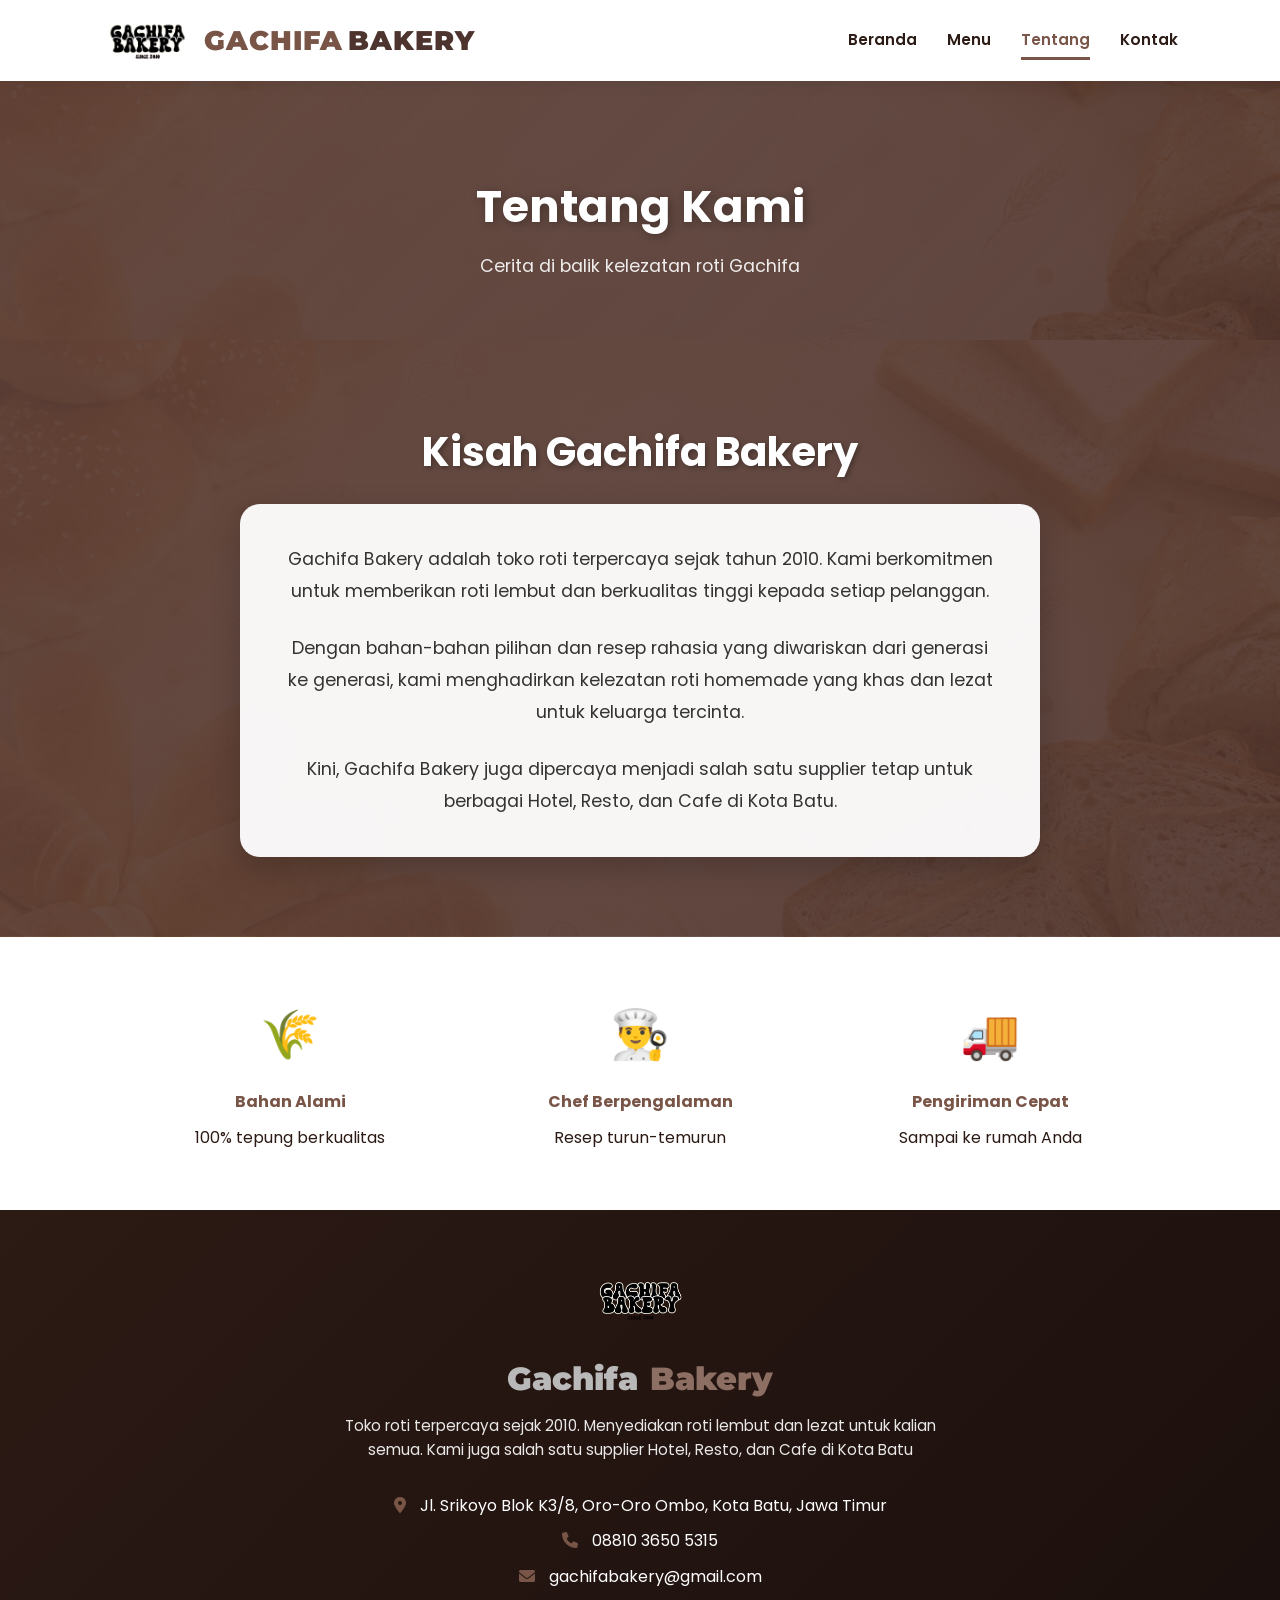
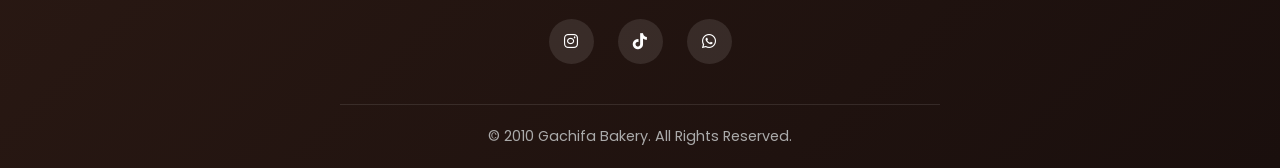
==== about.html @ 94557a7c "Add files via upload" ====
<!DOCTYPE html>
<html lang="id">
<head>
    <meta charset="UTF-8">
    <meta name="viewport" content="width=device-width, initial-scale=1.0">
    <title>Gachifa Bakery | Tentang Kami</title>
    <link rel="stylesheet" href="style.css">
    <link href="https://fonts.googleapis.com/css2?family=Montserrat:wght@900&family=Poppins:wght@300;400;600;700;800;900&display=swap" rel="stylesheet">
    <link rel="stylesheet" href="https://cdnjs.cloudflare.com/ajax/libs/font-awesome/6.0.0/css/all.min.css">
</head>
<body>

<nav>
    <div class="logo-container">
        <img src="images/logo.png" alt="Logo Gachifa" class="logo-img">
        <div class="brand-name">
            <span class="brand-orange">Gachifa</span>
            <span class="brand-coklat">Bakery</span>
        </div>
    </div>
    <ul class="nav-links">
        <li><a href="index.html" data-page="index">Beranda</a></li>
        <li><a href="menu.html" data-page="menu">Menu <span id="nav-cart-count" class="nav-cart-badge" style="display:none;">0</span></a></li>
        <li><a href="about.html" data-page="about">Tentang</a></li>
        <li><a href="contact.html" data-page="contact">Kontak</a></li>
    </ul>
</nav>

    <div class="page-banner">
        <h1>Tentang Kami</h1>
        <p>Cerita di balik kelezatan roti Gachifa</p>
    </div>

    <section id="about" class="about-section">
        <h2 class="section-title">Kisah Gachifa Bakery</h2>
        <div class="about-content">
            <p>Gachifa Bakery adalah toko roti terpercaya sejak tahun 2010. Kami berkomitmen untuk memberikan roti lembut dan berkualitas tinggi kepada setiap pelanggan.</p>
            <br>
            <p>Dengan bahan-bahan pilihan dan resep rahasia yang diwariskan dari generasi ke generasi, kami menghadirkan kelezatan roti homemade yang khas dan lezat untuk keluarga tercinta.</p>
            <br>
            <p>Kini, Gachifa Bakery juga dipercaya menjadi salah satu supplier tetap untuk berbagai Hotel, Resto, dan Cafe di Kota Batu.</p>
        </div>
    </section>

    <section class="features">
        <div class="feature-item">
            <span>🌾</span>
            <h4>Bahan Alami</h4>
            <p>100% tepung berkualitas</p>
        </div>
        <div class="feature-item">
            <span>👨‍🍳</span>
            <h4>Chef Berpengalaman</h4>
            <p>Resep turun-temurun</p>
        </div>
        <div class="feature-item">
            <span>🚚</span>
            <h4>Pengiriman Cepat</h4>
            <p>Sampai ke rumah Anda</p>
        </div>
    </section>

<footer id="contact">
    <div class="footer-container">
        <div class="footer-logo">
            <img src="images/logo.png" alt="Logo">
        </div>
        <h3><span class="brand-orange">Gachifa</span> <span class="brand-coklat">Bakery</span></h3>
        <p class="footer-desc">Toko roti terpercaya sejak 2010. Menyediakan roti lembut dan lezat untuk kalian semua. Kami juga salah satu supplier Hotel, Resto, dan Cafe di Kota Batu</p>
        
        <div class="contact-info">
            <p><i class="fas fa-map-marker-alt"></i> Jl. Srikoyo Blok K3/8, Oro-Oro Ombo, Kota Batu, Jawa Timur</p>
            <p><i class="fas fa-phone"></i> 08810 3650 5315</p>
            <p><i class="fas fa-envelope"></i> gachifabakery@gmail.com</p>
        </div>
        
        <div class="social-links">
            <a href="https://www.instagram.com/gachifabakery.id?igsh=MWFoOW41enE3eWxscw==" target="_blank">
                <i class="fab fa-instagram"></i>
            </a>
            <a href="https://www.tiktok.com/@gachifabakery?_r=1&_t=ZS-96W4dqvTECC" target="_blank">
                <i class="fab fa-tiktok"></i>
            </a>
            <a href="https://wa.me/62881036505315?text=Hallo%20Gachifa%20Bakery!%20Saya%20ingin%20bertanya%20perihal%20roti%20nya%20dong" target="_blank">
                <i class="fab fa-whatsapp"></i>
            </a>
        </div>
        
        <div class="footer-bottom">
            <p>&copy; 2010 Gachifa Bakery. All Rights Reserved.</p>
        </div>
    </div>
</footer>

    <script src="script.js"></script>
</body>
</html>
---- style.css ----
* {
    margin: 0;
    padding: 0;
    box-sizing: border-box;
    font-family: 'Poppins', sans-serif;
}

:root {
    --primary: #795548;
    --secondary: #5D4037;
    --accent: #4E342E;
    --cream: #EFEBE9;
    --white: #ffffff;
    --dark: #2C1A14;
    --kuning: #FFC107;
    --kuningMuda: #FFECB3;
}

body {
    background-color: var(--cream);
    color: var(--dark);
    line-height: 1.6;
}

nav {
    display: flex;
    justify-content: space-between;
    align-items: center;
    padding: 0.8rem 8%;
    background-color: var(--white);
    box-shadow: 0 2px 15px rgba(0,0,0,0.08);
    position: sticky;
    top: 0;
    z-index: 1000;
}

.logo-container {
    display: flex;
    align-items: center;
    gap: 12px;
}

.logo-img {
    height: 55px;
    width: auto;
}

.brand-name {
    display: flex;
    align-items: center;
}

.brand-name span {
    font-family: 'Montserrat', sans-serif;
    font-weight: 900;
    font-size: 1.7rem;
    text-transform: uppercase;
    letter-spacing: 1px;
}

.brand-orange {
    color: var(--primary);
    margin-right: 5px;
}

.brand-coklat {
    color: var(--accent);
}

.nav-links {
    list-style: none;
    display: flex;
    gap: 30px;
}

.nav-links a {
    text-decoration: none;
    color: var(--dark);
    font-weight: 600;
    font-size: 0.95rem;
    transition: 0.3s;
    position: relative;
    padding: 8px 0;
    display: inline-block;
}

.nav-links a::after {
    content: '';
    position: absolute;
    bottom: 0;
    left: 0;
    width: 0;
    height: 3px;
    background-color: var(--primary);
    transition: width 0.3s ease;
}

.nav-links a:hover {
    color: var(--primary);
}

.nav-links a:hover::after {
    width: 100%;
}

.nav-links a.active {
    color: var(--primary);
}

.nav-links a.active::after {
    width: 100%;
}

header {
    background: linear-gradient(135deg, rgba(93, 64, 55, 0.9), rgba(78, 52, 46, 0.85)), 
                url('images/background.png');
    background-size: cover;
    background-position: center;
    height: 85vh;
    display: flex;
    align-items: center;
    justify-content: center;
    text-align: center;
    color: var(--white);
}

.hero-content h1 {
    font-size: 4rem;
    margin-bottom: 15px;
    text-shadow: 2px 2px 10px rgba(0,0,0,0.3);
}

.hero-content p {
    font-size: 1.3rem;
    margin-bottom: 30px;
    opacity: 0.9;
}

.hero-buttons {
    display: flex;
    gap: 15px;
    justify-content: center;
    margin-bottom: 40px;
}

.btn {
    display: inline-block;
    background-color: var(--primary);
    color: var(--white);
    padding: 15px 40px;
    text-decoration: none;
    border-radius: 50px;
    font-weight: 600;
    font-size: 1.1rem;
    transition: 0.3s;
    box-shadow: 0 5px 20px rgba(121, 85, 72, 0.4);
    cursor: pointer;
    border: none;
}

.btn:hover {
    background-color: var(--accent);
    transform: translateY(-3px);
}

.btn:active {
    transform: scale(0.95);
    background-color: var(--secondary);
}

.btn-outline {
    background-color: transparent;
    border: 2px solid var(--white);
    color: var(--white);
    padding: 13px 38px;
}

.btn-outline:hover {
    background-color: var(--white);
    color: var(--primary);
}

.hero-stats {
    display: flex;
    gap: 50px;
    justify-content: center;
    margin-top: 40px;
}

.stat-item {
    text-align: center;
}

.stat-number {
    display: block;
    font-size: 2.5rem;
    font-weight: 800;
}

.stat-label {
    font-size: 0.9rem;
    opacity: 0.9;
}

.features {
    background-color: var(--white);
    padding: 60px 8%;
    display: flex;
    justify-content: center;
    gap: 50px;
    flex-wrap: wrap;
    text-align: center;
}

.feature-item {
    flex: 1;
    min-width: 200px;
    max-width: 300px;
}

.feature-item span {
    font-size: 3rem;
    display: block;
    margin-bottom: 15px;
}

.feature-item h4 {
    color: var(--primary);
    margin-bottom: 10px;
}

.menu-section {
    padding: 80px 8%;
    text-align: center;
    background-color: var(--cream);
}

.section-title {
    font-size: 2.5rem;
    margin-bottom: 15px;
    color: var(--primary);
}

.section-desc {
    color: #666;
    margin-bottom: 40px;
}

.product-grid {
    display: grid;
    grid-template-columns: repeat(auto-fit, minmax(280px, 1fr));
    gap: 40px;
    max-width: 1200px;
    margin: 0 auto;
}

.menu-header-row {
    position: relative;
    max-width: 1200px;
    margin: 0 auto;
    text-align: center;
}

.menu-header-row .section-title {
    margin-bottom: 15px;
}

.riwayat-trigger {
    position: absolute;
    right: 0;
    top: 0;
    background: var(--white);
    border: 1.5px solid var(--primary);
    color: var(--primary);
    padding: 10px 22px;
    border-radius: 50px;
    font-weight: 600;
    font-size: 0.9rem;
    cursor: pointer;
    transition: 0.3s;
    display: inline-flex;
    align-items: center;
    gap: 8px;
}

.riwayat-trigger:hover {
    background: var(--primary);
    color: var(--white);
}

.riwayat-modal-overlay {
    display: none;
    position: fixed;
    inset: 0;
    background: rgba(44, 26, 20, 0.6);
    z-index: 2000;
    align-items: center;
    justify-content: center;
    padding: 20px;
}

.riwayat-modal-overlay.riwayat-modal-show {
    display: flex;
}

.riwayat-modal-box {
    background: var(--white);
    border-radius: 20px;
    padding: 30px;
    max-width: 420px;
    width: 100%;
    max-height: 80vh;
    overflow-y: auto;
    text-align: left;
    box-shadow: 0 20px 50px rgba(0,0,0,0.3);
}

.riwayat-modal-header {
    display: flex;
    justify-content: space-between;
    align-items: center;
    margin-bottom: 18px;
}

.riwayat-modal-header h3 {
    color: var(--primary);
    font-size: 1.2rem;
    display: flex;
    align-items: center;
    gap: 8px;
}

.riwayat-modal-close {
    background: none;
    border: none;
    font-size: 1.6rem;
    line-height: 1;
    color: #888;
    cursor: pointer;
    padding: 0 4px;
}

.riwayat-modal-close:hover {
    color: var(--primary);
}

.riwayat-empty {
    color: #888;
    font-size: 0.9rem;
    text-align: center;
    padding: 20px 0;
}

.riwayat-item {
    background: var(--cream);
    border-radius: 10px;
    padding: 12px 14px;
    margin-bottom: 12px;
}

.riwayat-tanggal {
    font-size: 0.75rem;
    color: #888;
    margin-bottom: 4px;
}

.riwayat-produk {
    font-size: 0.85rem;
    color: var(--dark);
    margin-bottom: 6px;
    line-height: 1.4;
}

.riwayat-total {
    font-size: 0.9rem;
    font-weight: 700;
    color: var(--primary);
    text-align: right;
}

.btn-riwayat-clear {
    width: 100%;
    margin-top: 10px;
    background: transparent;
    border: 1.5px solid var(--secondary);
    color: var(--secondary);
    padding: 10px;
    border-radius: 50px;
    font-weight: 600;
    font-size: 0.85rem;
    cursor: pointer;
    transition: 0.3s;
}

.btn-riwayat-clear:hover {
    background: var(--secondary);
    color: var(--white);
}

.card {
    background: var(--white);
    border-radius: 20px;
    overflow: hidden;
    box-shadow: 0 10px 30px rgba(0,0,0,0.08);
    transition: 0.4s ease;
    position: relative;
}

.card:hover {
    transform: translateY(-15px);
    box-shadow: 0 20px 40px rgba(121, 85, 72, 0.2);
}

.card img {
    width: 100%;
    height: 220px;
    object-fit: cover;
}

.card-body {
    padding: 25px;
}

.card-body h3 {
    font-size: 1.4rem;
    color: var(--dark);
    margin-bottom: 10px;
}

.card-body p {
    color: #666;
    font-size: 0.95rem;
    margin-bottom: 10px;
}

.min-order {
    color: var(--accent);
    font-size: 0.85rem;
    font-weight: 700;
    margin-bottom: 10px;
    background-color: var(--kuningMuda);
    padding: 5px 10px;
    border-radius: 5px;
    display: inline-block;
}

.price {
    font-size: 1.5rem;
    font-weight: 700;
    color: var(--primary);
    margin-bottom: 20px;
}

.btn-buy {
    background: linear-gradient(135deg, var(--primary), var(--secondary));
    color: var(--white);
    border: none;
    padding: 12px 30px;
    border-radius: 50px;
    font-weight: 600;
    cursor: pointer;
    width: 100%;
    transition: 0.3s;
    font-size: 1rem;
}

.btn-buy:hover {
    background: linear-gradient(135deg, var(--secondary), var(--primary));
    box-shadow: 0 5px 15px rgba(121, 85, 72, 0.4);
    transform: translateY(-2px);
}

.btn-buy:active {
    transform: scale(0.95);
}

.badge {
    position: absolute;
    top: 15px;
    right: 15px;
    background-color: var(--kuning);
    color: var(--dark);
    padding: 5px 15px;
    border-radius: 20px;
    font-size: 0.8rem;
    font-weight: 700;
    z-index: 10;
}

.badge-new {
    background-color: var(--kuning);
    color: var(--dark);
}

.about-section {
    padding: 80px 8%;
    text-align: center;
    background: linear-gradient(135deg, rgba(93, 64, 55, 0.95), rgba(78, 52, 46, 0.9)),
                url('images/background.png');
    background-size: cover;
    background-position: center;
}

.about-section .section-title {
    font-size: 2.5rem;
    margin-bottom: 20px;
    color: var(--white);
    text-shadow: 2px 2px 5px rgba(0,0,0,0.3);
}

.about-content {
    max-width: 800px;
    margin: 0 auto;
    background-color: rgba(255, 255, 255, 0.95);
    padding: 40px;
    border-radius: 20px;
    box-shadow: 0 10px 30px rgba(0,0,0,0.2);
}

.about-content p {
    color: #333;
    font-size: 1.1rem;
    line-height: 1.8;
}

footer {
    background: linear-gradient(135deg, var(--dark), #1a0f0d);
    color: var(--white);
    padding: 60px 8% 20px;
    text-align: center;
}

.footer-container {
    max-width: 600px;
    margin: 0 auto;
}

.footer-logo img {
    height: 60px;
    margin-bottom: 15px;
}

footer h3 {
    font-size: 2rem;
    margin-bottom: 10px;
}

footer h3 .brand-orange {
    font-family: 'Montserrat', sans-serif;
    font-weight: 900;
    color: #b9b9b9;
}

footer h3 .brand-coklat {
    font-family: 'Montserrat', sans-serif;
    font-weight: 900;
    color: #8D6E63;
}

.footer-desc {
    opacity: 0.9;
    margin-bottom: 25px;
    line-height: 1.6;
    font-size: 0.95rem;
}

.contact-info {
    margin: 30px 0;
}

.contact-info p {
    margin-bottom: 10px;
}

.contact-info i {
    color: var(--primary);
    margin-right: 10px;
}

.social-links {
    margin: 20px 0;
}

.social-links a {
    display: inline-block;
    width: 45px;
    height: 45px;
    background-color: rgba(255,255,255,0.1);
    color: var(--white);
    border-radius: 50%;
    margin: 0 10px;
    line-height: 45px;
    transition: 0.3s;
    text-decoration: none;
}

.social-links a:hover {
    background-color: var(--primary);
    transform: translateY(-5px);
}

.social-links a:active {
    transform: scale(0.9);
}

.footer-bottom {
    margin-top: 40px;
    padding-top: 20px;
    border-top: 1px solid rgba(255,255,255,0.1);
    font-size: 0.9rem;
    color: #aaa;
}

.keranjang-section {
    padding: 30px 8%;
    background: var(--white);
    text-align: center;
    margin: 40px 8%;
    border-radius: 20px;
    box-shadow: 0 10px 30px rgba(0,0,0,0.1);
}

.keranjang-header {
    display: flex;
    justify-content: space-between;
    align-items: center;
    margin-bottom: 20px;
    padding-bottom: 15px;
    border-bottom: 2px solid var(--cream);
}

.keranjang-header h2 {
    color: var(--primary);
    font-size: 1.5rem;
}

#keranjang-count {
    background: var(--primary);
    color: white;
    padding: 5px 15px;
    border-radius: 20px;
    font-size: 0.9rem;
}

.keranjang-item {
    display: flex;
    justify-content: space-between;
    align-items: center;
    padding: 15px;
    background: var(--cream);
    margin-bottom: 10px;
    border-radius: 10px;
}

.btn-hapus {
    background: var(--secondary);
    color: white;
    border: none;
    padding: 8px 15px;
    border-radius: 5px;
    cursor: pointer;
    transition: 0.3s;
}

.btn-hapus:hover {
    background: var(--primary);
}

.btn-hapus:active {
    transform: scale(0.95);
}

.keranjang-total {
    font-size: 1.3rem;
    font-weight: 700;
    color: var(--primary);
    text-align: right;
    margin-top: 15px;
}

.btn-checkout {
    background: linear-gradient(135deg, var(--primary), var(--secondary));
    color: white;
    border: none;
    padding: 15px 40px;
    border-radius: 50px;
    font-weight: 600;
    font-size: 1.1rem;
    cursor: pointer;
    margin-top: 20px;
    width: 100%;
    transition: 0.3s;
}

.btn-checkout:hover {
    transform: translateY(-3px);
    box-shadow: 0 5px 15px rgba(121, 85, 72, 0.4);
}

.btn-checkout:active {
    transform: scale(0.95);
}

.nav-cart-badge {
    display: inline-block;
    background-color: var(--kuning);
    color: var(--dark);
    font-size: 0.7rem;
    font-weight: 700;
    padding: 1px 7px;
    border-radius: 10px;
    margin-left: 5px;
    vertical-align: middle;
}

.page-banner {
    background: linear-gradient(135deg, rgba(93, 64, 55, 0.95), rgba(78, 52, 46, 0.9)),
                url('images/background.png');
    background-size: cover;
    background-position: center;
    color: var(--white);
    text-align: center;
    padding: 90px 8% 60px;
}

.page-banner h1 {
    font-size: 2.8rem;
    margin-bottom: 10px;
    text-shadow: 2px 2px 10px rgba(0,0,0,0.3);
}

.page-banner p {
    font-size: 1.1rem;
    opacity: 0.9;
}

.cta-section {
    background-color: var(--white);
    text-align: center;
    padding: 70px 8%;
}

.cta-section h2 {
    color: var(--primary);
    font-size: 2rem;
    margin-bottom: 10px;
}

.cta-section p {
    color: #666;
    margin-bottom: 25px;
}

.contact-section {
    padding: 80px 8%;
    display: grid;
    grid-template-columns: repeat(auto-fit, minmax(220px, 1fr));
    gap: 30px;
    max-width: 1100px;
    margin: 0 auto;
}

.contact-card {
    background: var(--white);
    border-radius: 20px;
    padding: 35px 20px;
    text-align: center;
    box-shadow: 0 10px 30px rgba(0,0,0,0.08);
    transition: 0.3s;
}

.contact-card:hover {
    transform: translateY(-8px);
    box-shadow: 0 15px 35px rgba(121, 85, 72, 0.2);
}

.contact-card i {
    font-size: 2.2rem;
    color: var(--primary);
    margin-bottom: 15px;
}

.contact-card h4 {
    color: var(--dark);
    margin-bottom: 10px;
}

.contact-card p {
    color: #666;
    font-size: 0.95rem;
}

.contact-card-link {
    display: block;
    text-decoration: none;
    cursor: pointer;
}

.contact-card-cta {
    display: inline-block;
    margin-top: 12px;
    color: var(--primary);
    font-size: 0.85rem;
    font-weight: 600;
}

.contact-card-cta i {
    font-size: 0.75rem;
    margin-left: 4px;
    color: var(--primary);
}

.social-section {
    text-align: center;
    padding: 0 8% 80px;
}

@media (max-width: 768px) {
    nav {
        display: flex;
        justify-content: space-between;
        align-items: flex-start;
        padding: 0.5rem 3%;
    }
    
    .logo-container {
        gap: 2px;
    }
    
    .logo-img {
        height: 35px !important;
    }
    
    .brand-name {
        display: flex;
        flex-direction: column;
        align-items: flex-start;
        line-height: 1.1;
    }
    
    .brand-name .brand-orange {
        font-size: 0.75rem !important;
    }
    
    .brand-name .brand-coklat {
        font-size: 0.75rem !important;
    }
    
    .nav-links {
        display: flex;
        gap: 2px;
        justify-content: flex-end;
        margin-top: 4px;
    }
    
    .nav-links a {
        font-size: 0.7rem !important;
        padding: 2px 4px;
    }
    
    .hero-content h1 {
        font-size: 2.5rem !important;
    }
    
    .hero-content p {
        font-size: 1.1rem !important;
    }
    
    .hero-buttons {
        flex-direction: column;
        gap: 10px;
    }
    
    .btn {
        padding: 12px 25px !important;
        font-size: 0.9rem !important;
    }
    
    .btn-outline {
        padding: 10px 23px !important;
        font-size: 0.9rem !important;
    }
    
    footer {
        padding: 60px 8% 20px;
    }
    
    .footer-logo img {
        height: 60px;
    }
    
    footer h3, footer h3 .brand-orange, footer h3 .brand-coklat {
        font-size: 2rem;
    }
    
    .footer-desc {
        font-size: 0.95rem;
    }
    
    .contact-info p {
        font-size: 0.9rem;
    }
    
    .social-links {
        margin: 20px 0;
        display: flex;
        justify-content: center;
        align-items: center;
    }
    
    .social-links a {
        display: flex;
        justify-content: center;
        align-items: center;
        width: 45px;
        height: 45px;
    }
    
    .social-links a i {
        font-size: 1.2rem;
    }
    
    .footer-bottom {
        font-size: 0.9rem;
    }

    .page-banner {
        padding: 70px 5% 40px;
    }

    .page-banner h1 {
        font-size: 2rem !important;
    }

    .page-banner p {
        font-size: 0.95rem !important;
    }

    .nav-cart-badge {
        font-size: 0.6rem !important;
        padding: 1px 5px !important;
    }

    .menu-header-row {
        text-align: center;
    }

    .riwayat-trigger {
        position: static;
        display: inline-flex;
        margin-top: 12px;
        width: 44px;
        height: 44px;
        padding: 0 !important;
        border-radius: 50%;
        justify-content: center;
        align-items: center;
        gap: 0;
        font-size: 1.1rem !important;
    }

    .riwayat-trigger-text {
        display: none;
    }
}
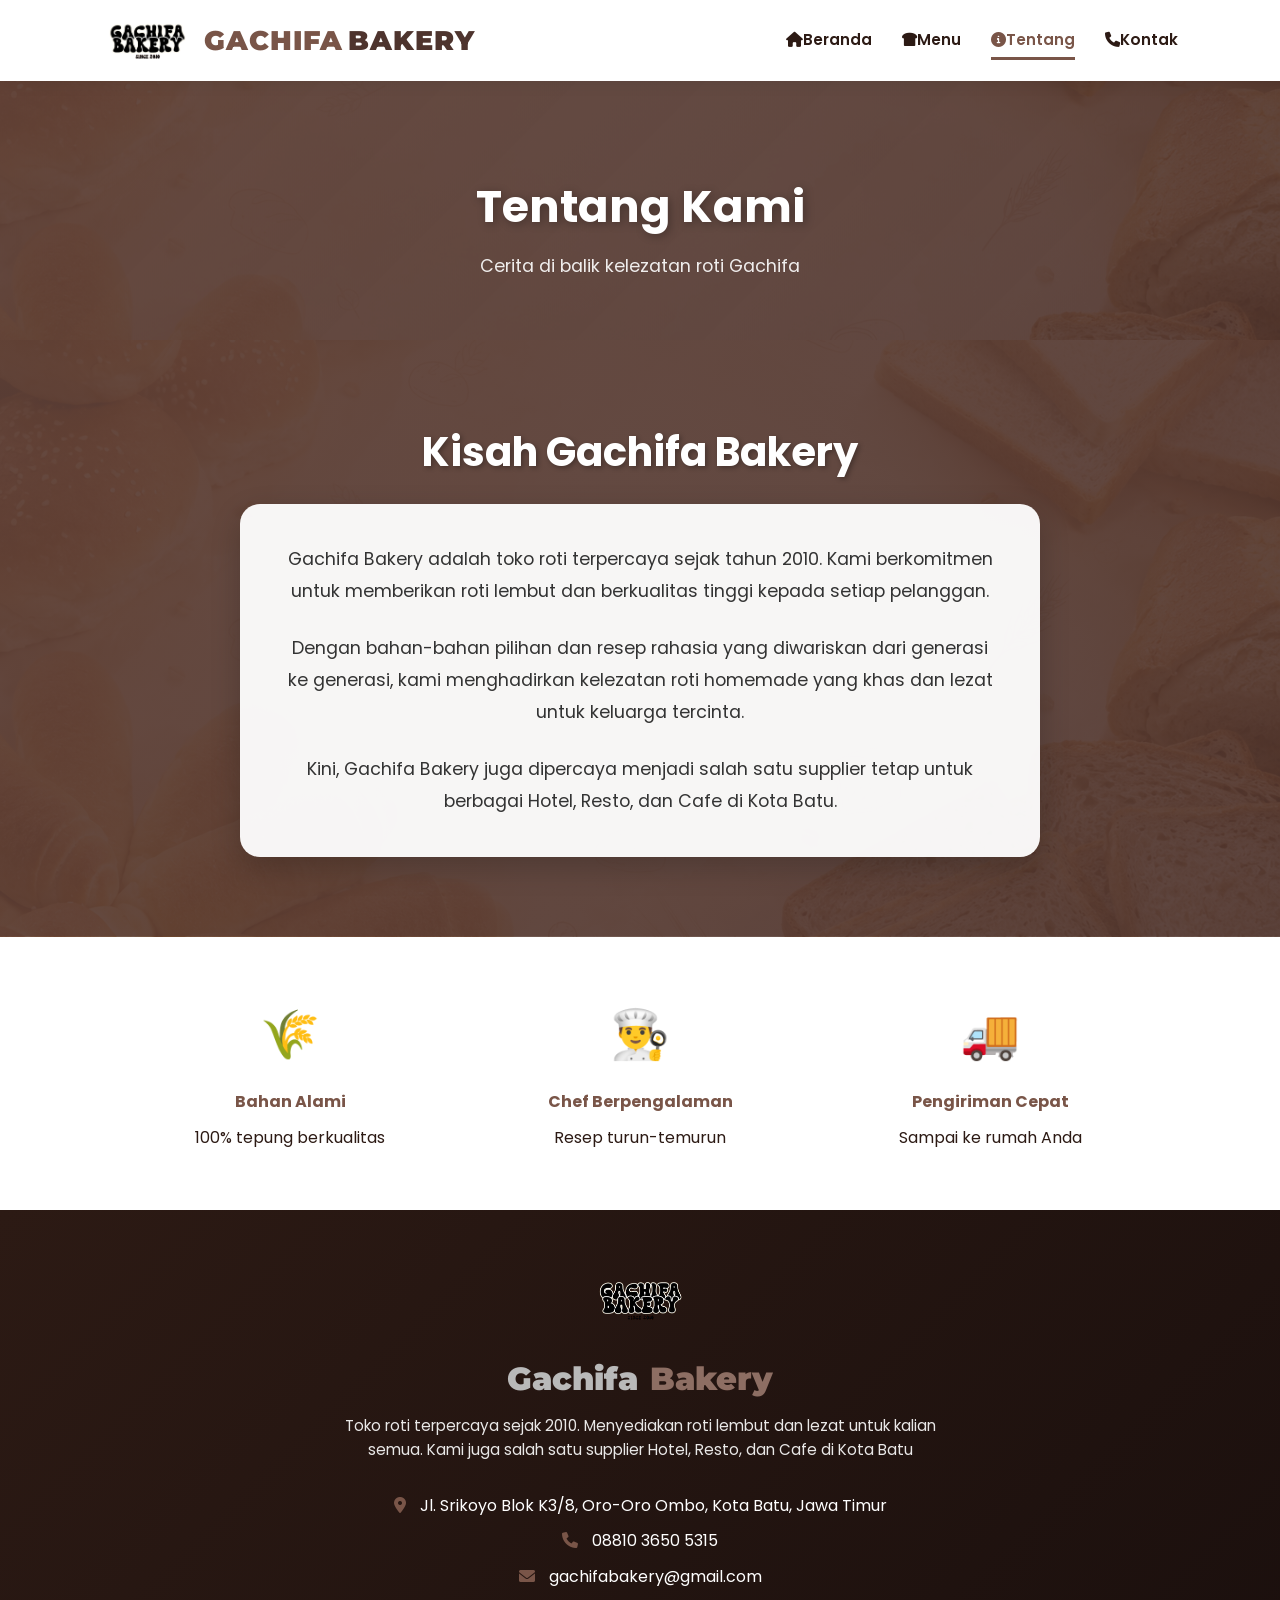
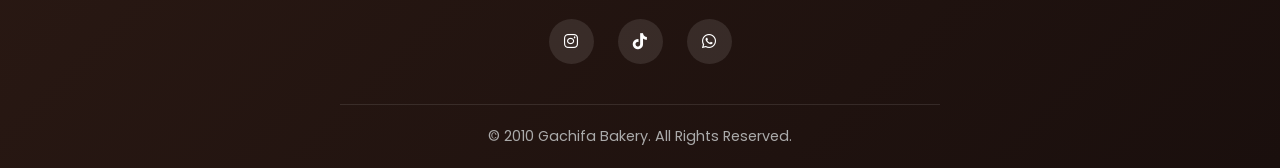
==== commit 3d78db97: "Add files via upload" ====
--- a/about.html
+++ b/about.html
@@ -4,6 +4,7 @@
     <meta charset="UTF-8">
     <meta name="viewport" content="width=device-width, initial-scale=1.0">
     <title>Gachifa Bakery | Tentang Kami</title>
+    <link rel="icon" type="image/png" href="images/logo.png">
     <link rel="stylesheet" href="style.css">
     <link href="https://fonts.googleapis.com/css2?family=Montserrat:wght@900&family=Poppins:wght@300;400;600;700;800;900&display=swap" rel="stylesheet">
     <link rel="stylesheet" href="https://cdnjs.cloudflare.com/ajax/libs/font-awesome/6.0.0/css/all.min.css">
@@ -18,11 +19,19 @@
             <span class="brand-coklat">Bakery</span>
         </div>
     </div>
-    <ul class="nav-links">
-        <li><a href="index.html" data-page="index">Beranda</a></li>
-        <li><a href="menu.html" data-page="menu">Menu <span id="nav-cart-count" class="nav-cart-badge" style="display:none;">0</span></a></li>
-        <li><a href="about.html" data-page="about">Tentang</a></li>
-        <li><a href="contact.html" data-page="contact">Kontak</a></li>
+    <button class="nav-hamburger" onclick="toggleMobileMenu()" aria-label="Buka menu">
+        <i class="fas fa-bars"></i>
+    </button>
+    <div class="nav-overlay" id="navOverlay" onclick="closeMobileMenu()"></div>
+    <ul class="nav-links" id="navLinks">
+        <li class="nav-close-item">
+            <span class="nav-panel-title">Menu</span>
+            <button class="nav-close-btn" onclick="toggleMobileMenu()" aria-label="Tutup menu">&times;</button>
+        </li>
+        <li><a href="index.html" data-page="index"><i class="fas fa-house nav-icon"></i>Beranda</a></li>
+        <li><a href="menu.html" data-page="menu"><i class="fas fa-bread-slice nav-icon"></i>Menu <span id="nav-cart-count" class="nav-cart-badge" style="display:none;">0</span></a></li>
+        <li><a href="about.html" data-page="about"><i class="fas fa-circle-info nav-icon"></i>Tentang</a></li>
+        <li><a href="contact.html" data-page="contact"><i class="fas fa-phone nav-icon"></i>Kontak</a></li>
     </ul>
 </nav>
 
@@ -94,4 +103,4 @@
 
     <script src="script.js"></script>
 </body>
-</html>+</html>
--- a/style.css
+++ b/style.css
@@ -254,6 +254,22 @@
     margin: 0 auto;
 }
 
+.nav-hamburger {
+    display: none;
+}
+
+.nav-icon {
+    display: none;
+}
+
+.nav-overlay {
+    display: none;
+}
+
+.nav-close-item {
+    display: none;
+}
+
 .menu-header-row {
     position: relative;
     max-width: 1200px;
@@ -286,6 +302,25 @@
 .riwayat-trigger:hover {
     background: var(--primary);
     color: var(--white);
+}
+
+.riwayat-badge {
+    position: absolute;
+    top: -6px;
+    right: -6px;
+    background: var(--kuning);
+    color: var(--dark);
+    font-size: 0.7rem;
+    font-weight: 700;
+    min-width: 20px;
+    height: 20px;
+    border-radius: 50%;
+    display: flex;
+    align-items: center;
+    justify-content: center;
+    padding: 0 4px;
+    line-height: 1;
+    box-shadow: 0 2px 6px rgba(0,0,0,0.15);
 }
 
 .riwayat-modal-overlay {
@@ -404,6 +439,9 @@
     box-shadow: 0 10px 30px rgba(0,0,0,0.08);
     transition: 0.4s ease;
     position: relative;
+    display: flex;
+    flex-direction: column;
+    height: 100%;
 }
 
 .card:hover {
@@ -419,6 +457,9 @@
 
 .card-body {
     padding: 25px;
+    display: flex;
+    flex-direction: column;
+    flex: 1;
 }
 
 .card-body h3 {
@@ -462,6 +503,7 @@
     width: 100%;
     transition: 0.3s;
     font-size: 1rem;
+    margin-top: auto;
 }
 
 .btn-buy:hover {
@@ -816,48 +858,157 @@
 }
 
 @media (max-width: 768px) {
+    
     nav {
+        position: relative;
         display: flex;
         justify-content: space-between;
-        align-items: flex-start;
-        padding: 0.5rem 3%;
+        align-items: center;
+        padding: 0.6rem 4%;
     }
     
     .logo-container {
-        gap: 2px;
+        gap: 8px;
     }
     
     .logo-img {
-        height: 35px !important;
+        height: 38px !important;
     }
     
     .brand-name {
         display: flex;
-        flex-direction: column;
-        align-items: flex-start;
-        line-height: 1.1;
-    }
-    
-    .brand-name .brand-orange {
-        font-size: 0.75rem !important;
-    }
-    
+        flex-direction: row;
+        align-items: center;
+        line-height: 1.2;
+    }
+    
+    .brand-name .brand-orange,
     .brand-name .brand-coklat {
-        font-size: 0.75rem !important;
-    }
-    
+        font-size: 1rem !important;
+    }
+    
+    .nav-hamburger {
+        display: inline-flex;
+        align-items: center;
+        justify-content: center;
+        background: none;
+        border: none;
+        color: var(--primary);
+        font-size: 1.5rem;
+        cursor: pointer;
+        padding: 6px 8px;
+    }
+
+    .nav-overlay {
+        display: none;
+        position: fixed;
+        inset: 0;
+        background: rgba(44, 26, 20, 0.55);
+        z-index: 1400;
+    }
+
+    .nav-overlay.nav-overlay-show {
+        display: block;
+    }
+
     .nav-links {
         display: flex;
-        gap: 2px;
-        justify-content: flex-end;
-        margin-top: 4px;
+        position: fixed;
+        top: 0;
+        right: 0;
+        height: 100vh;
+        width: 60%;
+        max-width: 235px;
+        flex-direction: column;
+        gap: 0;
+        background: var(--white);
+        box-shadow: -10px 0 30px rgba(0,0,0,0.2);
+        padding: 0;
+        margin: 0;
+        z-index: 1500;
+        border-radius: 18px 0 0 18px;
+        overflow: hidden;
+        transform: translateX(100%);
+        transition: transform 0.3s ease;
+    }
+    
+    .nav-links.nav-open {
+        transform: translateX(0);
+    }
+    
+    .nav-links li {
+        width: 100%;
+    }
+
+    .nav-links li:not(.nav-close-item) {
+        border-bottom: 1px solid var(--cream);
+    }
+
+    .nav-links li:last-child {
+        border-bottom: none;
+    }
+
+    .nav-close-item {
+        display: flex;
+        align-items: center;
+        justify-content: space-between;
+        width: 100% !important;
+        padding: 16px 18px;
+        background: var(--cream);
+    }
+
+    .nav-panel-title {
+        font-weight: 700;
+        color: var(--primary);
+        font-size: 1rem;
+        letter-spacing: 0.2px;
+    }
+
+    .nav-close-btn {
+        background: none;
+        border: none;
+        font-size: 1.4rem;
+        line-height: 1;
+        color: #888;
+        cursor: pointer;
+        padding: 0 2px;
+    }
+
+    .nav-close-btn:hover {
+        color: var(--primary);
     }
     
     .nav-links a {
-        font-size: 0.7rem !important;
-        padding: 2px 4px;
-    }
-    
+        display: flex;
+        align-items: center;
+        width: 100%;
+        padding: 13px 18px;
+        font-size: 0.9rem !important;
+        color: var(--dark);
+    }
+
+    .nav-icon {
+        display: inline-block;
+        width: 18px;
+        margin-right: 10px;
+        text-align: center;
+        color: var(--primary);
+        font-size: 0.85rem;
+    }
+
+    .nav-links a.active {
+        color: var(--primary);
+        background: var(--kuningMuda);
+    }
+    
+    .nav-links a::after {
+        display: none;
+    }
+    
+    .nav-cart-badge {
+        display: none !important;
+    }
+
     .hero-content h1 {
         font-size: 2.5rem !important;
     }
@@ -870,7 +1021,7 @@
         flex-direction: column;
         gap: 10px;
     }
-    
+
     .btn {
         padding: 12px 25px !important;
         font-size: 0.9rem !important;
@@ -937,29 +1088,113 @@
     }
 
     .nav-cart-badge {
-        font-size: 0.6rem !important;
-        padding: 1px 5px !important;
+        display: none !important;
     }
 
     .menu-header-row {
         text-align: center;
+        padding-right: 0;
+        margin-top: 46px;
+    }
+
+    .menu-section {
+        padding: 20px 5% 50px;
+    }
+
+    .menu-header-row .section-title {
+        font-size: 1.5rem;
     }
 
     .riwayat-trigger {
-        position: static;
-        display: inline-flex;
-        margin-top: 12px;
-        width: 44px;
-        height: 44px;
+        position: absolute;
+        top: -46px;
+        right: 0;
+        margin-top: 0;
+        width: 42px;
+        height: 42px;
         padding: 0 !important;
         border-radius: 50%;
+        display: inline-flex;
         justify-content: center;
         align-items: center;
         gap: 0;
-        font-size: 1.1rem !important;
+        font-size: 1rem !important;
     }
 
     .riwayat-trigger-text {
         display: none;
     }
+
+    .product-grid {
+        grid-template-columns: repeat(2, 1fr);
+        gap: 12px;
+    }
+
+    .card img {
+        height: 110px;
+    }
+
+    .card-body {
+        padding: 12px;
+    }
+
+    .card-body h3 {
+        font-size: 0.9rem;
+        margin-bottom: 6px;
+    }
+
+    .card-body p {
+        font-size: 0.75rem;
+        margin-bottom: 6px;
+    }
+
+    .min-order {
+        font-size: 0.65rem !important;
+        padding: 3px 6px;
+        margin-bottom: 6px;
+    }
+
+    .price {
+        font-size: 1rem;
+        margin-bottom: 10px;
+    }
+
+    .btn-buy {
+        padding: 8px 10px;
+        font-size: 0.8rem;
+    }
+
+    .badge {
+        font-size: 0.6rem;
+        padding: 3px 10px;
+        top: 8px;
+        right: 8px;
+    }
+
+    .contact-section {
+        grid-template-columns: repeat(2, 1fr);
+        gap: 12px;
+        padding: 40px 5% 50px;
+    }
+
+    .contact-card {
+        padding: 20px 12px;
+    }
+
+    .contact-card i {
+        font-size: 1.6rem;
+        margin-bottom: 10px;
+    }
+
+    .contact-card h4 {
+        font-size: 0.95rem;
+    }
+
+    .contact-card p {
+        font-size: 0.8rem;
+    }
+
+    .contact-card-cta {
+        font-size: 0.75rem;
+    }
 }
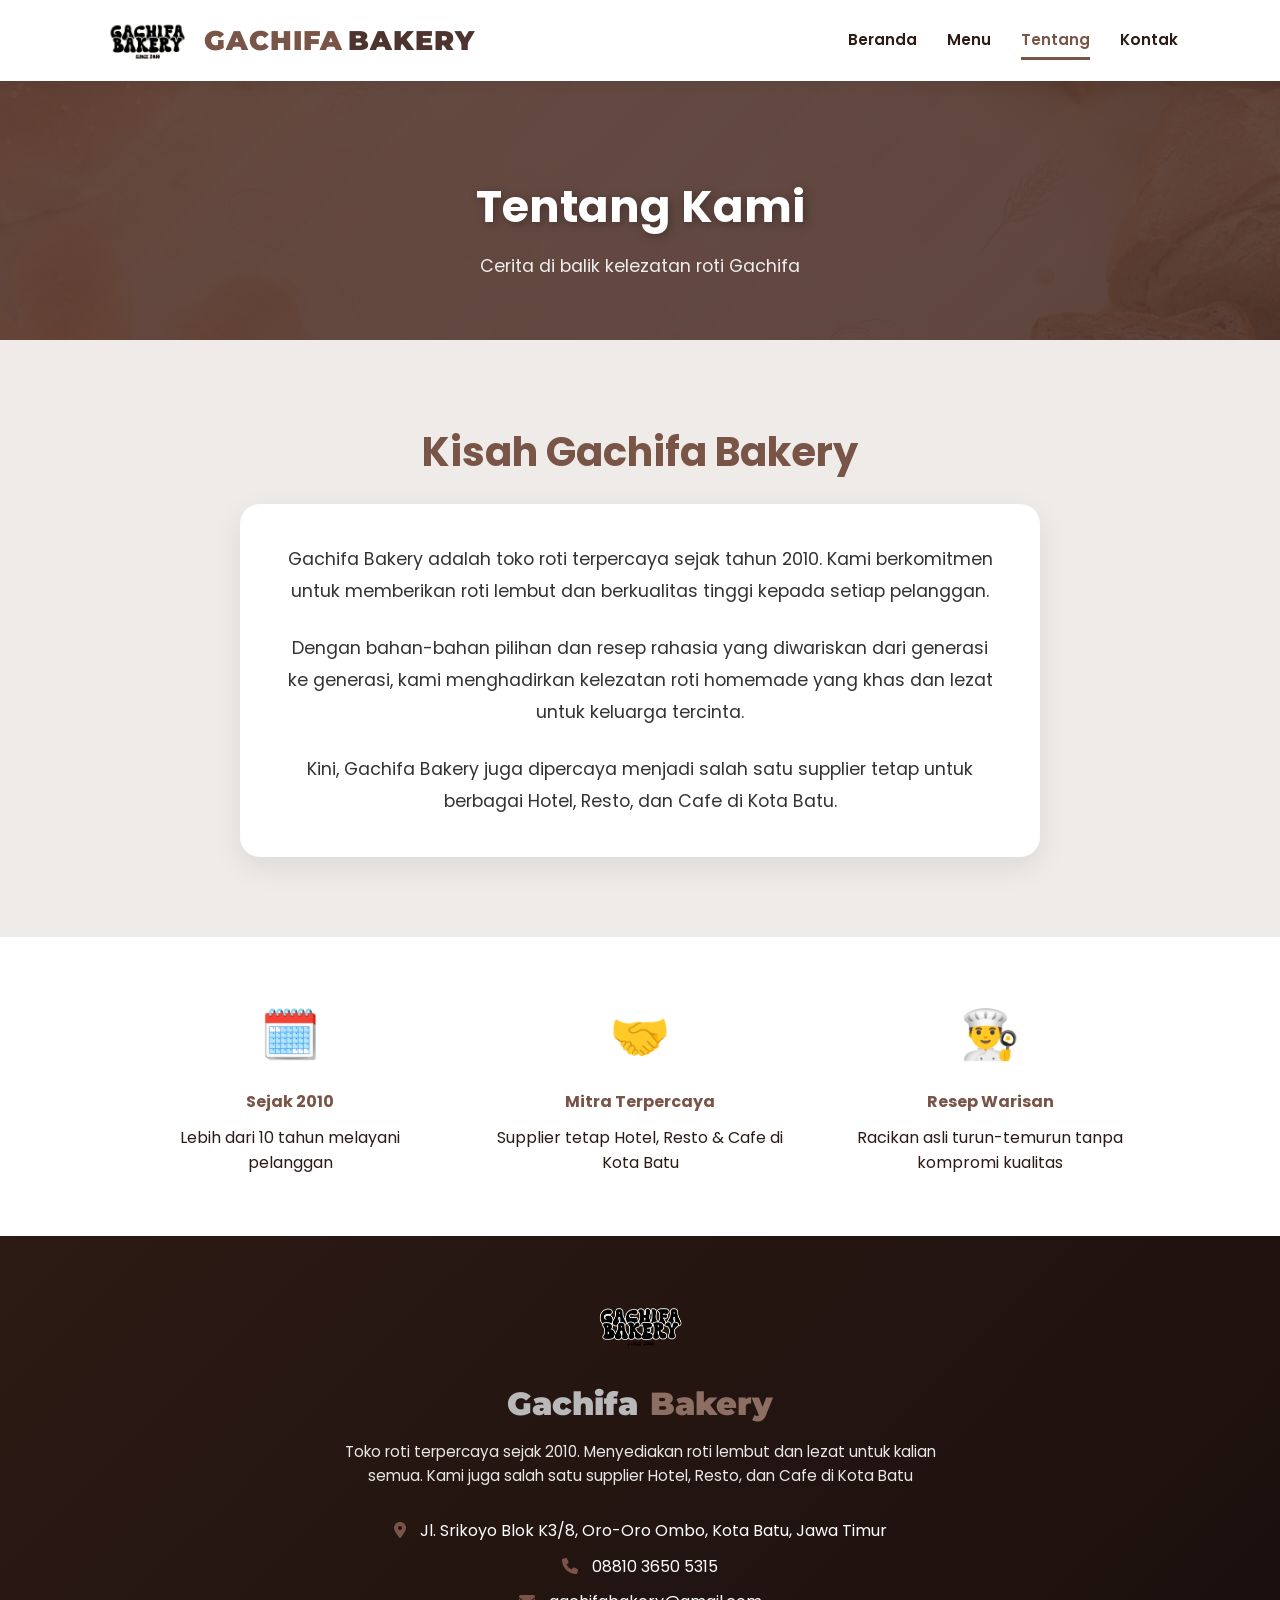
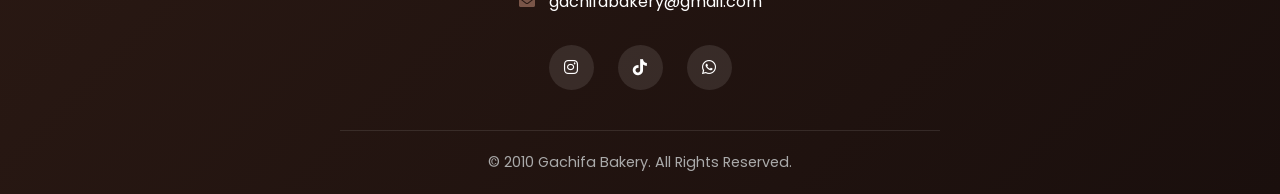
==== commit 4aaa9bb6: "Add files via upload" ====
--- a/about.html
+++ b/about.html
@@ -53,19 +53,19 @@
 
     <section class="features">
         <div class="feature-item">
-            <span>🌾</span>
-            <h4>Bahan Alami</h4>
-            <p>100% tepung berkualitas</p>
+            <span>🗓️</span>
+            <h4>Sejak 2010</h4>
+            <p>Lebih dari 10 tahun melayani pelanggan</p>
+        </div>
+        <div class="feature-item">
+            <span>🤝</span>
+            <h4>Mitra Terpercaya</h4>
+            <p>Supplier tetap Hotel, Resto & Cafe di Kota Batu</p>
         </div>
         <div class="feature-item">
             <span>👨‍🍳</span>
-            <h4>Chef Berpengalaman</h4>
-            <p>Resep turun-temurun</p>
-        </div>
-        <div class="feature-item">
-            <span>🚚</span>
-            <h4>Pengiriman Cepat</h4>
-            <p>Sampai ke rumah Anda</p>
+            <h4>Resep Warisan</h4>
+            <p>Racikan asli turun-temurun tanpa kompromi kualitas</p>
         </div>
     </section>
 
@@ -103,4 +103,4 @@
 
     <script src="script.js"></script>
 </body>
-</html>
+</html>
--- a/style.css
+++ b/style.css
@@ -109,6 +109,10 @@
 
 .nav-links a.active::after {
     width: 100%;
+}
+
+.nav-links a.active .nav-cart-badge {
+    display: none !important;
 }
 
 header {
@@ -255,19 +259,19 @@
 }
 
 .nav-hamburger {
-    display: none;
+    display: none !important;
 }
 
 .nav-icon {
-    display: none;
+    display: none !important;
 }
 
 .nav-overlay {
-    display: none;
+    display: none !important;
 }
 
 .nav-close-item {
-    display: none;
+    display: none !important;
 }
 
 .menu-header-row {
@@ -537,26 +541,22 @@
 .about-section {
     padding: 80px 8%;
     text-align: center;
-    background: linear-gradient(135deg, rgba(93, 64, 55, 0.95), rgba(78, 52, 46, 0.9)),
-                url('images/background.png');
-    background-size: cover;
-    background-position: center;
+    background-color: var(--cream);
 }
 
 .about-section .section-title {
     font-size: 2.5rem;
     margin-bottom: 20px;
-    color: var(--white);
-    text-shadow: 2px 2px 5px rgba(0,0,0,0.3);
+    color: var(--primary);
 }
 
 .about-content {
     max-width: 800px;
     margin: 0 auto;
-    background-color: rgba(255, 255, 255, 0.95);
+    background-color: var(--white);
     padding: 40px;
     border-radius: 20px;
-    box-shadow: 0 10px 30px rgba(0,0,0,0.2);
+    box-shadow: 0 10px 30px rgba(0,0,0,0.08);
 }
 
 .about-content p {
@@ -857,6 +857,18 @@
     padding: 0 8% 80px;
 }
 
+.social-section .social-links a {
+    background-color: var(--cream);
+    color: var(--primary);
+    border: 1.5px solid var(--primary);
+}
+
+.social-section .social-links a:hover {
+    background-color: var(--primary);
+    color: var(--white);
+    border-color: var(--primary);
+}
+
 @media (max-width: 768px) {
     
     nav {
@@ -888,7 +900,7 @@
     }
     
     .nav-hamburger {
-        display: inline-flex;
+        display: inline-flex !important;
         align-items: center;
         justify-content: center;
         background: none;
@@ -908,7 +920,7 @@
     }
 
     .nav-overlay.nav-overlay-show {
-        display: block;
+        display: block !important;
     }
 
     .nav-links {
@@ -949,7 +961,7 @@
     }
 
     .nav-close-item {
-        display: flex;
+        display: flex !important;
         align-items: center;
         justify-content: space-between;
         width: 100% !important;
@@ -988,7 +1000,7 @@
     }
 
     .nav-icon {
-        display: inline-block;
+        display: inline-block !important;
         width: 18px;
         margin-right: 10px;
         text-align: center;
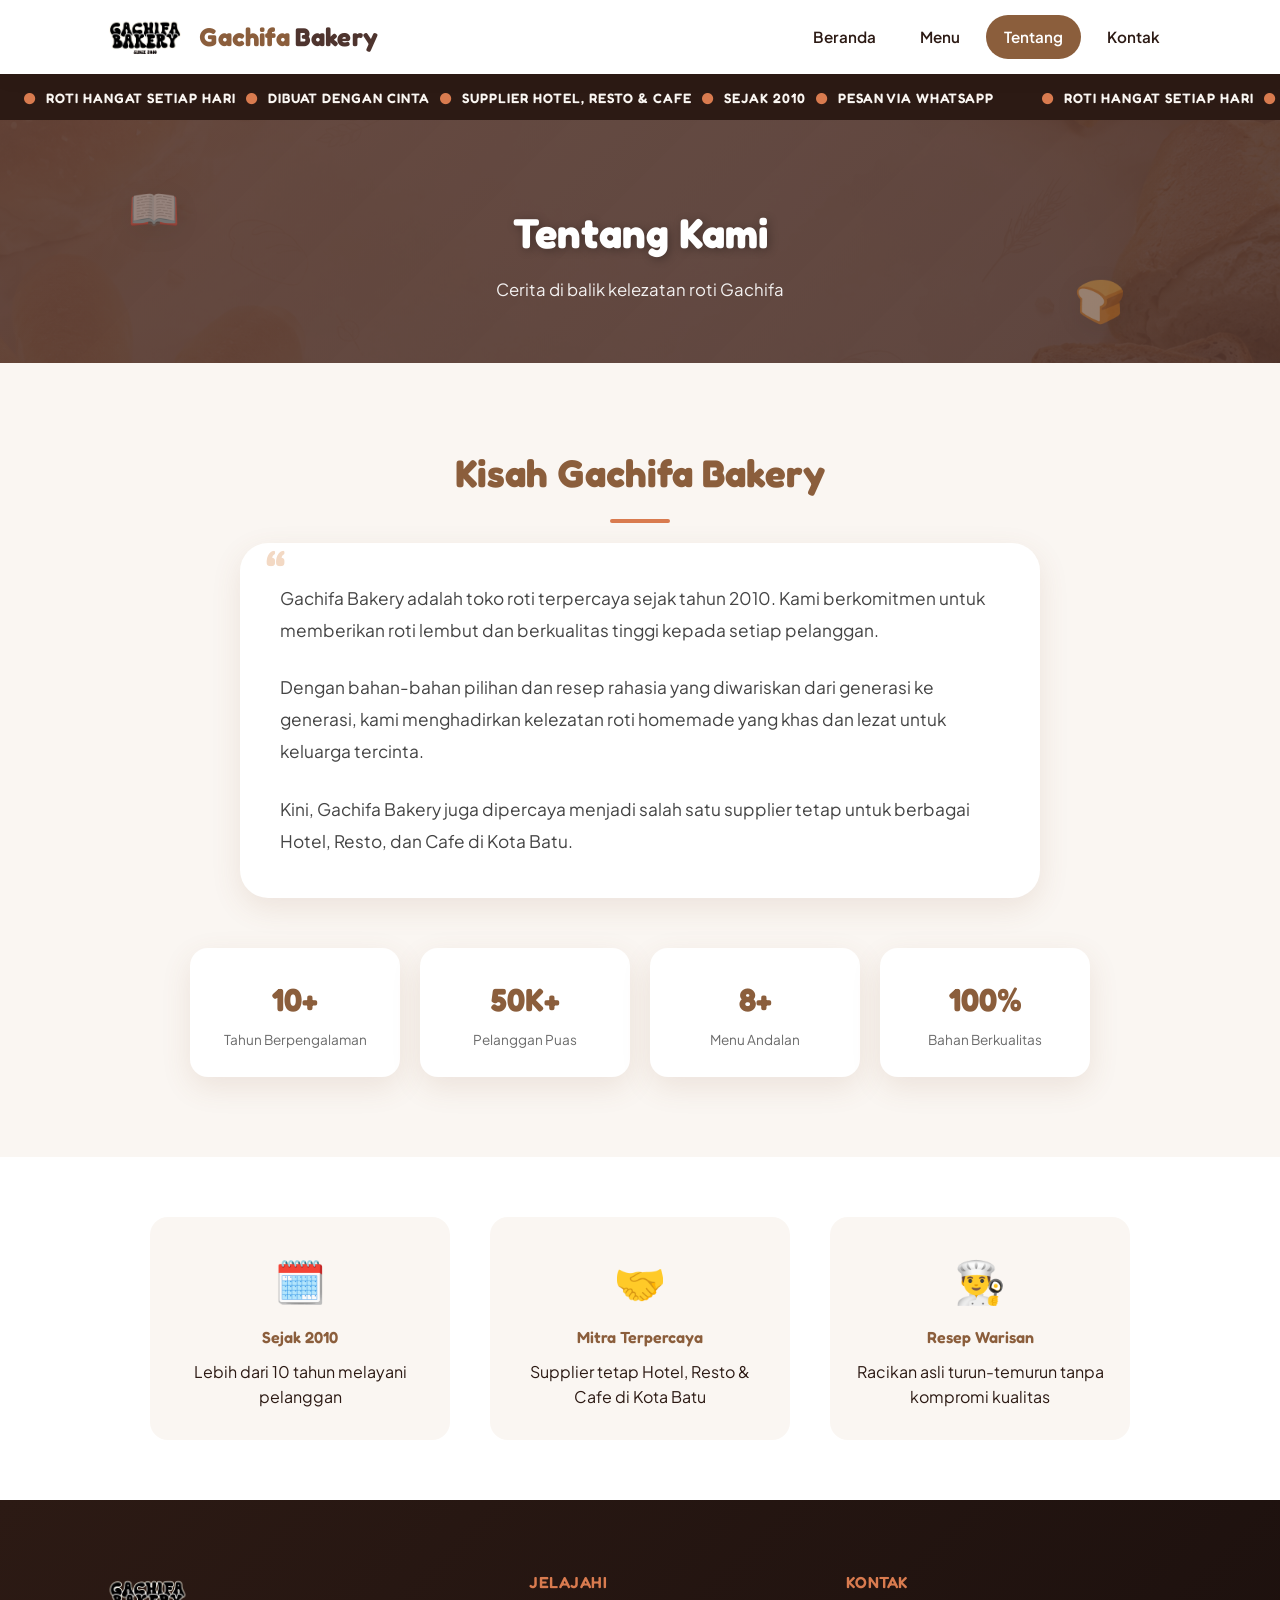
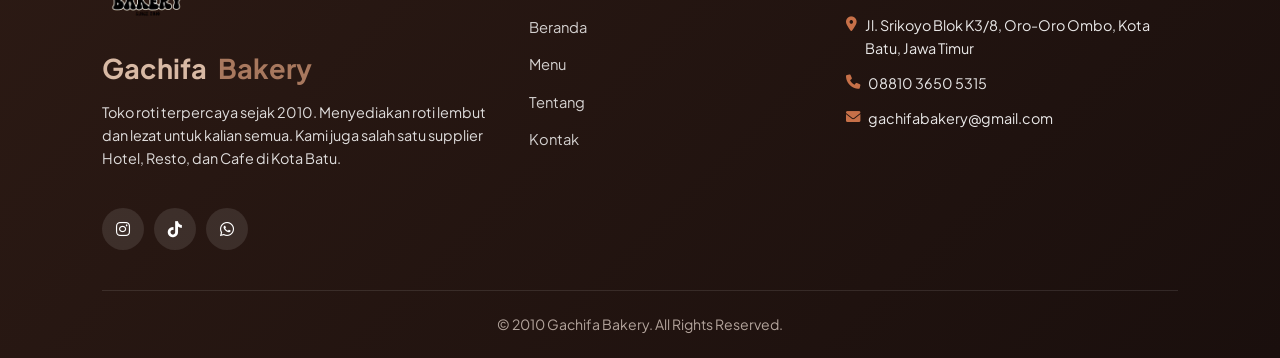
==== commit e7afe302: "Add files via upload" ====
--- a/about.html
+++ b/about.html
@@ -6,7 +6,6 @@
     <title>Gachifa Bakery | Tentang Kami</title>
     <link rel="icon" type="image/png" href="images/logo.png">
     <link rel="stylesheet" href="style.css">
-    <link href="https://fonts.googleapis.com/css2?family=Montserrat:wght@900&family=Poppins:wght@300;400;600;700;800;900&display=swap" rel="stylesheet">
     <link rel="stylesheet" href="https://cdnjs.cloudflare.com/ajax/libs/font-awesome/6.0.0/css/all.min.css">
 </head>
 <body>
@@ -35,34 +34,64 @@
     </ul>
 </nav>
 
+<div class="marquee">
+    <div class="marquee-track">
+        <span><i class="fas fa-circle"></i>ROTI HANGAT SETIAP HARI<i class="fas fa-circle"></i>DIBUAT DENGAN CINTA<i class="fas fa-circle"></i>SUPPLIER HOTEL, RESTO & CAFE<i class="fas fa-circle"></i>SEJAK 2010<i class="fas fa-circle"></i>PESAN VIA WHATSAPP</span>
+        <span aria-hidden="true"><i class="fas fa-circle"></i>ROTI HANGAT SETIAP HARI<i class="fas fa-circle"></i>DIBUAT DENGAN CINTA<i class="fas fa-circle"></i>SUPPLIER HOTEL, RESTO & CAFE<i class="fas fa-circle"></i>SEJAK 2010<i class="fas fa-circle"></i>PESAN VIA WHATSAPP</span>
+    </div>
+</div>
+
     <div class="page-banner">
+        <div class="floaty-shapes" aria-hidden="true">
+            <span class="floaty" style="top:22%; left:10%;">📖</span>
+            <span class="floaty floaty-slow floaty-reverse" style="top:60%; right:12%;">🍞</span>
+        </div>
         <h1>Tentang Kami</h1>
         <p>Cerita di balik kelezatan roti Gachifa</p>
     </div>
 
     <section id="about" class="about-section">
-        <h2 class="section-title">Kisah Gachifa Bakery</h2>
-        <div class="about-content">
+        <h2 class="section-title reveal">Kisah Gachifa Bakery</h2>
+        <div class="about-content reveal">
             <p>Gachifa Bakery adalah toko roti terpercaya sejak tahun 2010. Kami berkomitmen untuk memberikan roti lembut dan berkualitas tinggi kepada setiap pelanggan.</p>
             <br>
             <p>Dengan bahan-bahan pilihan dan resep rahasia yang diwariskan dari generasi ke generasi, kami menghadirkan kelezatan roti homemade yang khas dan lezat untuk keluarga tercinta.</p>
             <br>
             <p>Kini, Gachifa Bakery juga dipercaya menjadi salah satu supplier tetap untuk berbagai Hotel, Resto, dan Cafe di Kota Batu.</p>
         </div>
+
+        <div class="about-stats reveal-stagger reveal">
+            <div class="about-stat-card reveal-child">
+                <span class="num">10+</span>
+                <span class="label">Tahun Berpengalaman</span>
+            </div>
+            <div class="about-stat-card reveal-child">
+                <span class="num">50K+</span>
+                <span class="label">Pelanggan Puas</span>
+            </div>
+            <div class="about-stat-card reveal-child">
+                <span class="num">8+</span>
+                <span class="label">Menu Andalan</span>
+            </div>
+            <div class="about-stat-card reveal-child">
+                <span class="num">100%</span>
+                <span class="label">Bahan Berkualitas</span>
+            </div>
+        </div>
     </section>
 
-    <section class="features">
-        <div class="feature-item">
+    <section class="features reveal-stagger reveal">
+        <div class="feature-item reveal-child">
             <span>🗓️</span>
             <h4>Sejak 2010</h4>
             <p>Lebih dari 10 tahun melayani pelanggan</p>
         </div>
-        <div class="feature-item">
+        <div class="feature-item reveal-child">
             <span>🤝</span>
             <h4>Mitra Terpercaya</h4>
             <p>Supplier tetap Hotel, Resto & Cafe di Kota Batu</p>
         </div>
-        <div class="feature-item">
+        <div class="feature-item reveal-child">
             <span>👨‍🍳</span>
             <h4>Resep Warisan</h4>
             <p>Racikan asli turun-temurun tanpa kompromi kualitas</p>
@@ -71,36 +100,49 @@
 
 <footer id="contact">
     <div class="footer-container">
-        <div class="footer-logo">
-            <img src="images/logo.png" alt="Logo">
+        <div class="footer-col-brand">
+            <div class="footer-logo">
+                <img src="images/logo.png" alt="Logo">
+            </div>
+            <h3><span class="brand-orange">Gachifa</span> <span class="brand-coklat">Bakery</span></h3>
+            <p class="footer-desc">Toko roti terpercaya sejak 2010. Menyediakan roti lembut dan lezat untuk kalian semua. Kami juga salah satu supplier Hotel, Resto, dan Cafe di Kota Batu.</p>
+            <div class="social-links">
+                <a href="https://www.instagram.com/gachifabakery.id/" target="_blank" aria-label="Instagram">
+                    <i class="fab fa-instagram"></i>
+                </a>
+                <a href="https://www.tiktok.com/@gachifabakery?_r=1&_t=ZS-96W4dqvTECC" target="_blank" aria-label="TikTok">
+                    <i class="fab fa-tiktok"></i>
+                </a>
+                <a href="https://wa.me/62881036505315?text=Hallo%20Gachifa%20Bakery!%20Saya%20ingin%20bertanya%20perihal%20roti%20nya%20dong" target="_blank" aria-label="WhatsApp">
+                    <i class="fab fa-whatsapp"></i>
+                </a>
+            </div>
         </div>
-        <h3><span class="brand-orange">Gachifa</span> <span class="brand-coklat">Bakery</span></h3>
-        <p class="footer-desc">Toko roti terpercaya sejak 2010. Menyediakan roti lembut dan lezat untuk kalian semua. Kami juga salah satu supplier Hotel, Resto, dan Cafe di Kota Batu</p>
-        
-        <div class="contact-info">
-            <p><i class="fas fa-map-marker-alt"></i> Jl. Srikoyo Blok K3/8, Oro-Oro Ombo, Kota Batu, Jawa Timur</p>
-            <p><i class="fas fa-phone"></i> 08810 3650 5315</p>
-            <p><i class="fas fa-envelope"></i> gachifabakery@gmail.com</p>
+
+        <div class="footer-col">
+            <h4 class="footer-heading">Jelajahi</h4>
+            <ul class="footer-links">
+                <li><a href="index.html">Beranda</a></li>
+                <li><a href="menu.html">Menu</a></li>
+                <li><a href="about.html">Tentang</a></li>
+                <li><a href="contact.html">Kontak</a></li>
+            </ul>
         </div>
-        
-        <div class="social-links">
-            <a href="https://www.instagram.com/gachifabakery.id?igsh=MWFoOW41enE3eWxscw==" target="_blank">
-                <i class="fab fa-instagram"></i>
-            </a>
-            <a href="https://www.tiktok.com/@gachifabakery?_r=1&_t=ZS-96W4dqvTECC" target="_blank">
-                <i class="fab fa-tiktok"></i>
-            </a>
-            <a href="https://wa.me/62881036505315?text=Hallo%20Gachifa%20Bakery!%20Saya%20ingin%20bertanya%20perihal%20roti%20nya%20dong" target="_blank">
-                <i class="fab fa-whatsapp"></i>
-            </a>
+
+        <div class="footer-col">
+            <h4 class="footer-heading">Kontak</h4>
+            <div class="contact-info">
+                <p><i class="fas fa-map-marker-alt"></i> Jl. Srikoyo Blok K3/8, Oro-Oro Ombo, Kota Batu, Jawa Timur</p>
+                <p><i class="fas fa-phone"></i> 08810 3650 5315</p>
+                <p><i class="fas fa-envelope"></i> gachifabakery@gmail.com</p>
+            </div>
         </div>
-        
-        <div class="footer-bottom">
-            <p>&copy; 2010 Gachifa Bakery. All Rights Reserved.</p>
-        </div>
+    </div>
+    <div class="footer-bottom">
+        <p>&copy; 2010 Gachifa Bakery. All Rights Reserved.</p>
     </div>
 </footer>
 
     <script src="script.js"></script>
 </body>
-</html>+</html>
--- a/style.css
+++ b/style.css
@@ -1,34 +1,89 @@
+@import url('https://fonts.googleapis.com/css2?family=Fredoka:wght@500;600;700&family=Plus+Jakarta+Sans:wght@400;500;600;700;800&display=swap');
+
 * {
     margin: 0;
     padding: 0;
     box-sizing: border-box;
-    font-family: 'Poppins', sans-serif;
+    font-family: 'Plus Jakarta Sans', sans-serif;
 }
 
 :root {
-    --primary: #795548;
-    --secondary: #5D4037;
+    --primary: #8B5E3C;
+    --secondary: #6B4226;
     --accent: #4E342E;
-    --cream: #EFEBE9;
+    --cream: #FAF6F2;
+    --cream-2: #F3EAE0;
     --white: #ffffff;
     --dark: #2C1A14;
-    --kuning: #FFC107;
-    --kuningMuda: #FFECB3;
+    --kuning: #D97B4F;
+    --kuningMuda: #F3D9C4;
+    --shadow-soft: 0 10px 30px rgba(139, 94, 60, 0.12);
+    --shadow-lift: 0 20px 40px rgba(139, 94, 60, 0.22);
+    --radius-lg: 28px;
+    --radius-md: 18px;
+}
+
+html {
+    scroll-behavior: smooth;
 }
 
 body {
     background-color: var(--cream);
     color: var(--dark);
     line-height: 1.6;
-}
-
+    overflow-x: hidden;
+}
+
+h1, h2, h3, h4, .brand-name span, .btn, .logo-container, footer h3 {
+    font-family: 'Fredoka', sans-serif;
+}
+
+/* ===== REVEAL ON SCROLL ===== */
+.reveal {
+    opacity: 0;
+    transform: translateY(28px);
+    transition: opacity 0.7s cubic-bezier(0.22, 1, 0.36, 1), transform 0.7s cubic-bezier(0.22, 1, 0.36, 1);
+}
+
+.reveal.revealed {
+    opacity: 1;
+    transform: translateY(0);
+}
+
+.reveal-stagger.revealed .reveal-child {
+    opacity: 1;
+    transform: translateY(0);
+}
+
+.reveal-child {
+    opacity: 0;
+    transform: translateY(24px);
+    transition: opacity 0.6s ease, transform 0.6s ease;
+}
+
+.reveal-stagger.revealed .reveal-child:nth-child(1) { transition-delay: 0.05s; }
+.reveal-stagger.revealed .reveal-child:nth-child(2) { transition-delay: 0.15s; }
+.reveal-stagger.revealed .reveal-child:nth-child(3) { transition-delay: 0.25s; }
+.reveal-stagger.revealed .reveal-child:nth-child(4) { transition-delay: 0.35s; }
+
+@media (prefers-reduced-motion: reduce) {
+    .reveal, .reveal-child {
+        opacity: 1 !important;
+        transform: none !important;
+        transition: none !important;
+    }
+    .floaty { animation: none !important; }
+    .marquee-track { animation: none !important; }
+}
+
+/* ===== NAV ===== */
 nav {
     display: flex;
     justify-content: space-between;
     align-items: center;
-    padding: 0.8rem 8%;
+    padding: 0.7rem 8%;
     background-color: var(--white);
-    box-shadow: 0 2px 15px rgba(0,0,0,0.08);
+    box-shadow: 0 2px 20px rgba(44, 26, 20, 0.07);
     position: sticky;
     top: 0;
     z-index: 1000;
@@ -41,7 +96,7 @@
 }
 
 .logo-img {
-    height: 55px;
+    height: 52px;
     width: auto;
 }
 
@@ -51,11 +106,9 @@
 }
 
 .brand-name span {
-    font-family: 'Montserrat', sans-serif;
-    font-weight: 900;
-    font-size: 1.7rem;
-    text-transform: uppercase;
-    letter-spacing: 1px;
+    font-weight: 700;
+    font-size: 1.6rem;
+    letter-spacing: 0.2px;
 }
 
 .brand-orange {
@@ -70,7 +123,8 @@
 .nav-links {
     list-style: none;
     display: flex;
-    gap: 30px;
+    align-items: center;
+    gap: 8px;
 }
 
 .nav-links a {
@@ -80,71 +134,136 @@
     font-size: 0.95rem;
     transition: 0.3s;
     position: relative;
-    padding: 8px 0;
+    padding: 10px 18px;
     display: inline-block;
-}
-
-.nav-links a::after {
-    content: '';
-    position: absolute;
-    bottom: 0;
-    left: 0;
-    width: 0;
-    height: 3px;
-    background-color: var(--primary);
-    transition: width 0.3s ease;
+    border-radius: 50px;
 }
 
 .nav-links a:hover {
     color: var(--primary);
-}
-
-.nav-links a:hover::after {
-    width: 100%;
+    background: var(--cream-2);
 }
 
 .nav-links a.active {
-    color: var(--primary);
-}
-
-.nav-links a.active::after {
-    width: 100%;
+    color: var(--white);
+    background: var(--primary);
 }
 
 .nav-links a.active .nav-cart-badge {
     display: none !important;
 }
 
+/* ===== MARQUEE ===== */
+.marquee {
+    background: var(--dark);
+    overflow: hidden;
+    white-space: nowrap;
+    position: relative;
+    padding: 10px 0;
+}
+
+.marquee-track {
+    display: inline-flex;
+    animation: marquee-scroll 22s linear infinite;
+}
+
+.marquee-track span {
+    color: var(--cream);
+    font-family: 'Fredoka', sans-serif;
+    font-weight: 600;
+    font-size: 0.85rem;
+    letter-spacing: 1px;
+    text-transform: uppercase;
+    padding: 0 24px;
+    display: inline-flex;
+    align-items: center;
+    gap: 10px;
+    white-space: nowrap;
+}
+
+.marquee-track span i {
+    color: var(--kuning);
+    font-size: 0.7rem;
+}
+
+@keyframes marquee-scroll {
+    0% { transform: translateX(0); }
+    100% { transform: translateX(-50%); }
+}
+
+/* ===== HEADER / HERO ===== */
 header {
-    background: linear-gradient(135deg, rgba(93, 64, 55, 0.9), rgba(78, 52, 46, 0.85)), 
+    position: relative;
+    background: linear-gradient(135deg, rgba(93, 64, 55, 0.92), rgba(78, 52, 46, 0.88)),
                 url('images/background.png');
     background-size: cover;
     background-position: center;
-    height: 85vh;
+    min-height: 88vh;
     display: flex;
     align-items: center;
     justify-content: center;
     text-align: center;
     color: var(--white);
+    overflow: hidden;
+    padding: 40px 8%;
+}
+
+.floaty-shapes {
+    position: absolute;
+    inset: 0;
+    pointer-events: none;
+    z-index: 1;
+}
+
+.floaty-shapes span {
+    position: absolute;
+    font-size: 2.6rem;
+    opacity: 0.35;
+    filter: drop-shadow(0 6px 14px rgba(0,0,0,0.2));
+}
+
+.floaty {
+    animation: floaty-move 6s ease-in-out infinite;
+}
+
+.floaty-slow {
+    animation-duration: 9s;
+}
+
+.floaty-reverse {
+    animation-direction: alternate-reverse;
+}
+
+@keyframes floaty-move {
+    0%   { transform: translateY(0) rotate(0deg); }
+    50%  { transform: translateY(-22px) rotate(8deg); }
+    100% { transform: translateY(0) rotate(0deg); }
+}
+
+.hero-content {
+    position: relative;
+    z-index: 2;
 }
 
 .hero-content h1 {
-    font-size: 4rem;
-    margin-bottom: 15px;
-    text-shadow: 2px 2px 10px rgba(0,0,0,0.3);
+    font-weight: 700;
+    font-size: 3.6rem;
+    line-height: 1.15;
+    margin-bottom: 18px;
+    text-shadow: 2px 2px 14px rgba(0,0,0,0.28);
 }
 
 .hero-content p {
-    font-size: 1.3rem;
-    margin-bottom: 30px;
-    opacity: 0.9;
+    font-size: 1.25rem;
+    margin-bottom: 32px;
+    opacity: 0.92;
 }
 
 .hero-buttons {
     display: flex;
     gap: 15px;
     justify-content: center;
-    margin-bottom: 40px;
+    margin-bottom: 44px;
 }
 
 .btn {
@@ -155,16 +274,16 @@
     text-decoration: none;
     border-radius: 50px;
     font-weight: 600;
-    font-size: 1.1rem;
+    font-size: 1.05rem;
     transition: 0.3s;
-    box-shadow: 0 5px 20px rgba(121, 85, 72, 0.4);
+    box-shadow: 0 8px 22px rgba(121, 85, 72, 0.4);
     cursor: pointer;
     border: none;
 }
 
 .btn:hover {
     background-color: var(--accent);
-    transform: translateY(-3px);
+    transform: translateY(-4px);
 }
 
 .btn:active {
@@ -186,53 +305,102 @@
 
 .hero-stats {
     display: flex;
-    gap: 50px;
+    gap: 16px;
     justify-content: center;
     margin-top: 40px;
+    flex-wrap: wrap;
 }
 
 .stat-item {
     text-align: center;
+    background: rgba(255,255,255,0.12);
+    backdrop-filter: blur(6px);
+    border: 1px solid rgba(255,255,255,0.25);
+    border-radius: var(--radius-md);
+    padding: 16px 28px;
 }
 
 .stat-number {
     display: block;
-    font-size: 2.5rem;
-    font-weight: 800;
+    font-family: 'Fredoka', sans-serif;
+    font-size: 2.2rem;
+    font-weight: 700;
+    color: var(--kuning);
 }
 
 .stat-label {
-    font-size: 0.9rem;
+    font-size: 0.85rem;
     opacity: 0.9;
 }
 
+/* ===== PAGE BANNER (inner pages) ===== */
+.page-banner {
+    position: relative;
+    background: linear-gradient(135deg, rgba(93, 64, 55, 0.95), rgba(78, 52, 46, 0.9)),
+                url('images/background.png');
+    background-size: cover;
+    background-position: center;
+    color: var(--white);
+    text-align: center;
+    padding: 80px 8% 60px;
+    overflow: hidden;
+}
+
+.page-banner h1 {
+    font-weight: 700;
+    font-size: 2.6rem;
+    margin-bottom: 10px;
+    text-shadow: 2px 2px 10px rgba(0,0,0,0.3);
+    position: relative;
+    z-index: 2;
+}
+
+.page-banner p {
+    font-size: 1.05rem;
+    opacity: 0.92;
+    position: relative;
+    z-index: 2;
+}
+
+/* ===== FEATURES ===== */
 .features {
     background-color: var(--white);
     padding: 60px 8%;
     display: flex;
     justify-content: center;
-    gap: 50px;
+    gap: 40px;
     flex-wrap: wrap;
     text-align: center;
 }
 
 .feature-item {
     flex: 1;
-    min-width: 200px;
+    min-width: 220px;
     max-width: 300px;
+    background: var(--cream);
+    border-radius: var(--radius-md);
+    padding: 30px 22px;
+    transition: 0.35s;
+}
+
+.feature-item:hover {
+    transform: translateY(-8px);
+    box-shadow: var(--shadow-soft);
 }
 
 .feature-item span {
-    font-size: 3rem;
+    font-size: 2.6rem;
     display: block;
-    margin-bottom: 15px;
+    margin-bottom: 12px;
 }
 
 .feature-item h4 {
     color: var(--primary);
-    margin-bottom: 10px;
-}
-
+    margin-bottom: 8px;
+    font-weight: 600;
+}
+
+/* ===== MENU SECTION ===== */
 .menu-section {
     padding: 80px 8%;
     text-align: center;
@@ -240,20 +408,33 @@
 }
 
 .section-title {
-    font-size: 2.5rem;
+    font-weight: 700;
+    font-size: 2.4rem;
     margin-bottom: 15px;
     color: var(--primary);
+    position: relative;
+    display: inline-block;
+}
+
+.section-title::after {
+    content: '';
+    display: block;
+    width: 60px;
+    height: 4px;
+    background: var(--kuning);
+    border-radius: 2px;
+    margin: 14px auto 0;
 }
 
 .section-desc {
-    color: #666;
+    color: #6b6b6b;
     margin-bottom: 40px;
 }
 
 .product-grid {
     display: grid;
     grid-template-columns: repeat(auto-fit, minmax(280px, 1fr));
-    gap: 40px;
+    gap: 36px;
     max-width: 1200px;
     margin: 0 auto;
 }
@@ -313,7 +494,7 @@
     top: -6px;
     right: -6px;
     background: var(--kuning);
-    color: var(--dark);
+    color: var(--white);
     font-size: 0.7rem;
     font-weight: 700;
     min-width: 20px;
@@ -344,7 +525,7 @@
 
 .riwayat-modal-box {
     background: var(--white);
-    border-radius: 20px;
+    border-radius: var(--radius-lg);
     padding: 30px;
     max-width: 420px;
     width: 100%;
@@ -363,7 +544,8 @@
 
 .riwayat-modal-header h3 {
     color: var(--primary);
-    font-size: 1.2rem;
+    font-size: 1.15rem;
+    font-weight: 600;
     display: flex;
     align-items: center;
     gap: 8px;
@@ -392,7 +574,7 @@
 
 .riwayat-item {
     background: var(--cream);
-    border-radius: 10px;
+    border-radius: 12px;
     padding: 12px 14px;
     margin-bottom: 12px;
 }
@@ -436,12 +618,13 @@
     color: var(--white);
 }
 
+/* ===== CARDS ===== */
 .card {
     background: var(--white);
-    border-radius: 20px;
+    border-radius: var(--radius-lg);
     overflow: hidden;
-    box-shadow: 0 10px 30px rgba(0,0,0,0.08);
-    transition: 0.4s ease;
+    box-shadow: var(--shadow-soft);
+    transition: 0.4s cubic-bezier(0.22, 1, 0.36, 1);
     position: relative;
     display: flex;
     flex-direction: column;
@@ -449,8 +632,8 @@
 }
 
 .card:hover {
-    transform: translateY(-15px);
-    box-shadow: 0 20px 40px rgba(121, 85, 72, 0.2);
+    transform: translateY(-12px) rotate(-0.5deg);
+    box-shadow: var(--shadow-lift);
 }
 
 .card img {
@@ -467,13 +650,14 @@
 }
 
 .card-body h3 {
-    font-size: 1.4rem;
+    font-weight: 600;
+    font-size: 1.3rem;
     color: var(--dark);
     margin-bottom: 10px;
 }
 
 .card-body p {
-    color: #666;
+    color: #6b6b6b;
     font-size: 0.95rem;
     margin-bottom: 10px;
 }
@@ -484,12 +668,13 @@
     font-weight: 700;
     margin-bottom: 10px;
     background-color: var(--kuningMuda);
-    padding: 5px 10px;
-    border-radius: 5px;
+    padding: 5px 12px;
+    border-radius: 50px;
     display: inline-block;
 }
 
 .price {
+    font-family: 'Fredoka', sans-serif;
     font-size: 1.5rem;
     font-weight: 700;
     color: var(--primary);
@@ -525,19 +710,21 @@
     top: 15px;
     right: 15px;
     background-color: var(--kuning);
-    color: var(--dark);
-    padding: 5px 15px;
+    color: var(--white);
+    padding: 6px 16px;
     border-radius: 20px;
-    font-size: 0.8rem;
+    font-size: 0.75rem;
     font-weight: 700;
+    letter-spacing: 0.3px;
     z-index: 10;
+    box-shadow: 0 4px 10px rgba(217, 123, 79, 0.4);
 }
 
 .badge-new {
-    background-color: var(--kuning);
-    color: var(--dark);
-}
-
+    background-color: var(--secondary);
+}
+
+/* ===== ABOUT ===== */
 .about-section {
     padding: 80px 8%;
     text-align: center;
@@ -545,7 +732,7 @@
 }
 
 .about-section .section-title {
-    font-size: 2.5rem;
+    font-size: 2.4rem;
     margin-bottom: 20px;
     color: var(--primary);
 }
@@ -555,89 +742,182 @@
     margin: 0 auto;
     background-color: var(--white);
     padding: 40px;
-    border-radius: 20px;
-    box-shadow: 0 10px 30px rgba(0,0,0,0.08);
+    border-radius: var(--radius-lg);
+    box-shadow: var(--shadow-soft);
+    text-align: left;
+    position: relative;
+}
+
+.about-content::before {
+    content: '\201C';
+    font-family: 'Fredoka', sans-serif;
+    position: absolute;
+    top: -6px;
+    left: 24px;
+    font-size: 5rem;
+    color: var(--kuningMuda);
+    line-height: 1;
 }
 
 .about-content p {
-    color: #333;
-    font-size: 1.1rem;
-    line-height: 1.8;
-}
-
+    color: #444;
+    font-size: 1.08rem;
+    line-height: 1.85;
+}
+
+.about-stats {
+    max-width: 900px;
+    margin: 50px auto 0;
+    display: grid;
+    grid-template-columns: repeat(auto-fit, minmax(160px, 1fr));
+    gap: 20px;
+}
+
+.about-stat-card {
+    background: var(--white);
+    border-radius: var(--radius-md);
+    padding: 26px 16px;
+    box-shadow: var(--shadow-soft);
+    transition: 0.35s;
+}
+
+.about-stat-card:hover {
+    transform: translateY(-8px);
+}
+
+.about-stat-card .num {
+    font-family: 'Fredoka', sans-serif;
+    font-weight: 700;
+    font-size: 2rem;
+    color: var(--primary);
+    display: block;
+}
+
+.about-stat-card .label {
+    color: #6b6b6b;
+    font-size: 0.85rem;
+    margin-top: 4px;
+    display: block;
+}
+
+/* ===== FOOTER ===== */
 footer {
     background: linear-gradient(135deg, var(--dark), #1a0f0d);
     color: var(--white);
-    padding: 60px 8% 20px;
-    text-align: center;
+    padding: 70px 8% 0;
+    position: relative;
 }
 
 .footer-container {
-    max-width: 600px;
+    max-width: 1100px;
     margin: 0 auto;
+    display: grid;
+    grid-template-columns: 1.4fr 1fr 1.2fr;
+    gap: 40px;
+    text-align: left;
+    padding-bottom: 40px;
+}
+
+.footer-col-brand {
+    display: flex;
+    flex-direction: column;
 }
 
 .footer-logo img {
-    height: 60px;
+    height: 55px;
     margin-bottom: 15px;
 }
 
 footer h3 {
-    font-size: 2rem;
+    font-size: 1.7rem;
+    font-weight: 700;
     margin-bottom: 10px;
 }
 
 footer h3 .brand-orange {
-    font-family: 'Montserrat', sans-serif;
-    font-weight: 900;
-    color: #b9b9b9;
+    color: #d8b9a4;
 }
 
 footer h3 .brand-coklat {
-    font-family: 'Montserrat', sans-serif;
-    font-weight: 900;
-    color: #8D6E63;
+    color: #a8785e;
 }
 
 .footer-desc {
+    opacity: 0.85;
+    margin-bottom: 20px;
+    line-height: 1.6;
+    font-size: 0.9rem;
+}
+
+.footer-heading {
+    font-family: 'Fredoka', sans-serif;
+    font-weight: 600;
+    font-size: 1rem;
+    margin-bottom: 18px;
+    color: var(--kuning);
+    text-transform: uppercase;
+    letter-spacing: 0.5px;
+}
+
+.footer-links {
+    list-style: none;
+    display: flex;
+    flex-direction: column;
+    gap: 12px;
+}
+
+.footer-links a {
+    color: rgba(255,255,255,0.8);
+    text-decoration: none;
+    font-size: 0.92rem;
+    transition: 0.25s;
+}
+
+.footer-links a:hover {
+    color: var(--kuning);
+    padding-left: 4px;
+}
+
+.contact-info {
+    display: flex;
+    flex-direction: column;
+    gap: 12px;
+}
+
+.contact-info p {
+    font-size: 0.9rem;
     opacity: 0.9;
-    margin-bottom: 25px;
-    line-height: 1.6;
-    font-size: 0.95rem;
-}
-
-.contact-info {
-    margin: 30px 0;
-}
-
-.contact-info p {
-    margin-bottom: 10px;
+    display: flex;
+    align-items: flex-start;
+    gap: 8px;
 }
 
 .contact-info i {
-    color: var(--primary);
-    margin-right: 10px;
+    color: var(--kuning);
+    margin-top: 3px;
 }
 
 .social-links {
-    margin: 20px 0;
+    margin-top: 18px;
+    display: flex;
+    gap: 10px;
 }
 
 .social-links a {
-    display: inline-block;
-    width: 45px;
-    height: 45px;
+    display: inline-flex;
+    align-items: center;
+    justify-content: center;
+    width: 42px;
+    height: 42px;
     background-color: rgba(255,255,255,0.1);
     color: var(--white);
     border-radius: 50%;
-    margin: 0 10px;
-    line-height: 45px;
     transition: 0.3s;
     text-decoration: none;
 }
 
 .social-links a:hover {
-    background-color: var(--primary);
+    background-color: var(--kuning);
     transform: translateY(-5px);
 }
 
@@ -646,20 +926,234 @@
 }
 
 .footer-bottom {
-    margin-top: 40px;
-    padding-top: 20px;
+    padding: 22px 0;
     border-top: 1px solid rgba(255,255,255,0.1);
+    font-size: 0.88rem;
+    color: #b3a49c;
+    text-align: center;
+}
+
+/* ===== CTA SECTION ===== */
+.cta-section {
+    background-color: var(--white);
+    text-align: center;
+    padding: 70px 8%;
+}
+
+.cta-section h2 {
+    color: var(--primary);
+    font-weight: 700;
+    font-size: 2rem;
+    margin-bottom: 10px;
+}
+
+.cta-section p {
+    color: #6b6b6b;
+    margin-bottom: 25px;
+}
+
+/* ===== CONTACT PAGE ===== */
+.contact-section {
+    padding: 80px 8%;
+    display: grid;
+    grid-template-columns: repeat(auto-fit, minmax(220px, 1fr));
+    gap: 30px;
+    max-width: 1100px;
+    margin: 0 auto;
+}
+
+.contact-card {
+    background: var(--white);
+    border-radius: var(--radius-lg);
+    padding: 35px 20px;
+    text-align: center;
+    box-shadow: var(--shadow-soft);
+    transition: 0.35s;
+}
+
+.contact-card:hover {
+    transform: translateY(-10px);
+    box-shadow: var(--shadow-lift);
+}
+
+.contact-card i {
+    font-size: 2.1rem;
+    color: var(--primary);
+    margin-bottom: 15px;
+}
+
+.contact-card h4 {
+    color: var(--dark);
+    margin-bottom: 10px;
+    font-weight: 600;
+}
+
+.contact-card p {
+    color: #6b6b6b;
+    font-size: 0.95rem;
+}
+
+.contact-card-link {
+    display: block;
+    text-decoration: none;
+    cursor: pointer;
+}
+
+.contact-card-cta {
+    display: inline-block;
+    margin-top: 12px;
+    color: var(--primary);
+    font-size: 0.85rem;
+    font-weight: 600;
+}
+
+.contact-card-cta i {
+    font-size: 0.75rem;
+    margin-left: 4px;
+    color: var(--primary);
+}
+
+.social-section {
+    text-align: center;
+    padding: 0 8% 80px;
+}
+
+.social-section .social-links {
+    justify-content: center;
+}
+
+.social-section .social-links a {
+    background-color: var(--cream);
+    color: var(--primary);
+    border: 1.5px solid var(--primary);
+    width: 45px;
+    height: 45px;
+}
+
+.social-section .social-links a:hover {
+    background-color: var(--primary);
+    color: var(--white);
+    border-color: var(--primary);
+}
+
+/* ===== MENU TOOLBAR ===== */
+.menu-toolbar {
+    max-width: 1200px;
+    margin: 0 auto 40px;
+    display: flex;
+    flex-wrap: wrap;
+    justify-content: center;
+    align-items: center;
+    gap: 15px;
+}
+
+.search-box {
+    position: relative;
+    flex: 1;
+    min-width: 220px;
+    max-width: 320px;
+}
+
+.search-box i {
+    position: absolute;
+    left: 16px;
+    top: 50%;
+    transform: translateY(-50%);
+    color: #999;
     font-size: 0.9rem;
-    color: #aaa;
-}
-
+}
+
+.search-box input {
+    width: 100%;
+    padding: 12px 40px 12px 40px;
+    border-radius: 50px;
+    border: 1.5px solid #e6dcd3;
+    font-family: inherit;
+    font-size: 0.9rem;
+    outline: none;
+    transition: 0.3s;
+    background: var(--white);
+    color: var(--dark);
+}
+
+.search-box input:focus {
+    border-color: var(--primary);
+    box-shadow: 0 0 0 3px rgba(139, 94, 60, 0.15);
+}
+
+.search-clear-btn {
+    position: absolute;
+    right: 10px;
+    top: 50%;
+    transform: translateY(-50%);
+    background: #e6dcd3;
+    border: none;
+    color: var(--dark);
+    width: 22px;
+    height: 22px;
+    border-radius: 50%;
+    font-size: 1rem;
+    line-height: 1;
+    cursor: pointer;
+    display: flex;
+    align-items: center;
+    justify-content: center;
+    padding: 0;
+    transition: 0.2s;
+}
+
+.search-clear-btn:hover {
+    background: var(--primary);
+    color: var(--white);
+}
+
+.category-filters {
+    display: flex;
+    gap: 10px;
+    flex-wrap: wrap;
+    justify-content: center;
+}
+
+.category-btn {
+    background: var(--white);
+    border: 1.5px solid #e6dcd3;
+    color: var(--dark);
+    padding: 10px 20px;
+    border-radius: 50px;
+    font-family: inherit;
+    font-weight: 600;
+    font-size: 0.85rem;
+    cursor: pointer;
+    transition: 0.3s;
+}
+
+.category-btn:hover {
+    border-color: var(--primary);
+    color: var(--primary);
+}
+
+.category-btn.active {
+    background: var(--primary);
+    color: var(--white);
+    border-color: var(--primary);
+}
+
+.no-results {
+    grid-column: 1 / -1;
+    text-align: center;
+    color: #888;
+    padding: 40px 0;
+    font-size: 0.95rem;
+}
+
+/* ===== KERANJANG ===== */
 .keranjang-section {
-    padding: 30px 8%;
+    padding: 34px 8%;
     background: var(--white);
     text-align: center;
     margin: 40px 8%;
-    border-radius: 20px;
-    box-shadow: 0 10px 30px rgba(0,0,0,0.1);
+    border-radius: var(--radius-lg);
+    box-shadow: var(--shadow-soft);
 }
 
 .keranjang-header {
@@ -673,7 +1167,8 @@
 
 .keranjang-header h2 {
     color: var(--primary);
-    font-size: 1.5rem;
+    font-weight: 600;
+    font-size: 1.4rem;
 }
 
 #keranjang-count {
@@ -691,7 +1186,7 @@
     padding: 15px;
     background: var(--cream);
     margin-bottom: 10px;
-    border-radius: 10px;
+    border-radius: 14px;
 }
 
 .btn-hapus {
@@ -699,7 +1194,7 @@
     color: white;
     border: none;
     padding: 8px 15px;
-    border-radius: 5px;
+    border-radius: 50px;
     cursor: pointer;
     transition: 0.3s;
 }
@@ -713,7 +1208,8 @@
 }
 
 .keranjang-total {
-    font-size: 1.3rem;
+    font-family: 'Fredoka', sans-serif;
+    font-size: 1.25rem;
     font-weight: 700;
     color: var(--primary);
     text-align: right;
@@ -727,7 +1223,7 @@
     padding: 15px 40px;
     border-radius: 50px;
     font-weight: 600;
-    font-size: 1.1rem;
+    font-size: 1.05rem;
     cursor: pointer;
     margin-top: 20px;
     width: 100%;
@@ -746,7 +1242,7 @@
 .nav-cart-badge {
     display: inline-block;
     background-color: var(--kuning);
-    color: var(--dark);
+    color: var(--white);
     font-size: 0.7rem;
     font-weight: 700;
     padding: 1px 7px;
@@ -755,122 +1251,54 @@
     vertical-align: middle;
 }
 
-.page-banner {
-    background: linear-gradient(135deg, rgba(93, 64, 55, 0.95), rgba(78, 52, 46, 0.9)),
-                url('images/background.png');
-    background-size: cover;
-    background-position: center;
+/* ===== TOAST ===== */
+.toast {
+    position: fixed;
+    bottom: -80px;
+    left: 50%;
+    transform: translateX(-50%);
+    background: var(--dark);
     color: var(--white);
-    text-align: center;
-    padding: 90px 8% 60px;
-}
-
-.page-banner h1 {
-    font-size: 2.8rem;
-    margin-bottom: 10px;
-    text-shadow: 2px 2px 10px rgba(0,0,0,0.3);
-}
-
-.page-banner p {
-    font-size: 1.1rem;
-    opacity: 0.9;
-}
-
-.cta-section {
-    background-color: var(--white);
-    text-align: center;
-    padding: 70px 8%;
-}
-
-.cta-section h2 {
-    color: var(--primary);
-    font-size: 2rem;
-    margin-bottom: 10px;
-}
-
-.cta-section p {
-    color: #666;
-    margin-bottom: 25px;
-}
-
-.contact-section {
-    padding: 80px 8%;
-    display: grid;
-    grid-template-columns: repeat(auto-fit, minmax(220px, 1fr));
-    gap: 30px;
-    max-width: 1100px;
-    margin: 0 auto;
-}
-
-.contact-card {
-    background: var(--white);
-    border-radius: 20px;
-    padding: 35px 20px;
-    text-align: center;
-    box-shadow: 0 10px 30px rgba(0,0,0,0.08);
-    transition: 0.3s;
-}
-
-.contact-card:hover {
-    transform: translateY(-8px);
-    box-shadow: 0 15px 35px rgba(121, 85, 72, 0.2);
-}
-
-.contact-card i {
-    font-size: 2.2rem;
-    color: var(--primary);
-    margin-bottom: 15px;
-}
-
-.contact-card h4 {
-    color: var(--dark);
-    margin-bottom: 10px;
-}
-
-.contact-card p {
-    color: #666;
-    font-size: 0.95rem;
-}
-
-.contact-card-link {
-    display: block;
-    text-decoration: none;
-    cursor: pointer;
-}
-
-.contact-card-cta {
-    display: inline-block;
-    margin-top: 12px;
-    color: var(--primary);
+    padding: 10px 18px;
+    border-radius: 12px;
     font-size: 0.85rem;
     font-weight: 600;
-}
-
-.contact-card-cta i {
-    font-size: 0.75rem;
-    margin-left: 4px;
-    color: var(--primary);
-}
-
-.social-section {
-    text-align: center;
-    padding: 0 8% 80px;
-}
-
-.social-section .social-links a {
-    background-color: var(--cream);
-    color: var(--primary);
-    border: 1.5px solid var(--primary);
-}
-
-.social-section .social-links a:hover {
-    background-color: var(--primary);
-    color: var(--white);
-    border-color: var(--primary);
+    box-shadow: 0 8px 20px rgba(0,0,0,0.25);
+    z-index: 3000;
+    opacity: 0;
+    transition: bottom 0.2s ease, opacity 0.2s ease;
+    display: flex;
+    align-items: center;
+    gap: 8px;
+    max-width: 90%;
+    width: max-content;
+    text-align: left;
+    pointer-events: none;
+    white-space: nowrap;
+}
+
+.toast::before {
+    content: '\f058';
+    font-family: 'Font Awesome 6 Free';
+    font-weight: 900;
+    color: var(--kuning);
+    font-size: 0.9rem;
+}
+
+.toast.toast-show {
+    bottom: 20px;
+    opacity: 1;
+}
+
+/* ===== RESPONSIVE ===== */
+@media (max-width: 900px) {
+    .footer-container {
+        grid-template-columns: 1fr 1fr;
+    }
 }
 
 @media (max-width: 768px) {
-    
+
     nav {
         position: relative;
         display: flex;
@@ -878,27 +1306,27 @@
         align-items: center;
         padding: 0.6rem 4%;
     }
-    
+
     .logo-container {
         gap: 8px;
     }
-    
+
     .logo-img {
         height: 38px !important;
     }
-    
+
     .brand-name {
         display: flex;
         flex-direction: row;
         align-items: center;
         line-height: 1.2;
     }
-    
+
     .brand-name .brand-orange,
     .brand-name .brand-coklat {
         font-size: 1rem !important;
     }
-    
+
     .nav-hamburger {
         display: inline-flex !important;
         align-items: center;
@@ -943,11 +1371,11 @@
         transform: translateX(100%);
         transition: transform 0.3s ease;
     }
-    
+
     .nav-links.nav-open {
         transform: translateX(0);
     }
-    
+
     .nav-links li {
         width: 100%;
     }
@@ -970,7 +1398,8 @@
     }
 
     .nav-panel-title {
-        font-weight: 700;
+        font-family: 'Fredoka', sans-serif;
+        font-weight: 600;
         color: var(--primary);
         font-size: 1rem;
         letter-spacing: 0.2px;
@@ -989,7 +1418,7 @@
     .nav-close-btn:hover {
         color: var(--primary);
     }
-    
+
     .nav-links a {
         display: flex;
         align-items: center;
@@ -997,6 +1426,7 @@
         padding: 13px 18px;
         font-size: 0.9rem !important;
         color: var(--dark);
+        border-radius: 0;
     }
 
     .nav-icon {
@@ -1012,23 +1442,33 @@
         color: var(--primary);
         background: var(--kuningMuda);
     }
-    
+
     .nav-links a::after {
         display: none;
     }
-    
+
     .nav-cart-badge {
         display: none !important;
     }
 
+    .marquee-track span {
+        font-size: 0.7rem;
+        padding: 0 14px;
+    }
+
+    .floaty-shapes span {
+        font-size: 1.8rem;
+        opacity: 0.25;
+    }
+
     .hero-content h1 {
-        font-size: 2.5rem !important;
-    }
-    
+        font-size: 2.3rem !important;
+    }
+
     .hero-content p {
-        font-size: 1.1rem !important;
-    }
-    
+        font-size: 1.05rem !important;
+    }
+
     .hero-buttons {
         flex-direction: column;
         gap: 10px;
@@ -1038,69 +1478,76 @@
         padding: 12px 25px !important;
         font-size: 0.9rem !important;
     }
-    
+
     .btn-outline {
         padding: 10px 23px !important;
         font-size: 0.9rem !important;
     }
-    
+
+    .hero-stats {
+        gap: 10px;
+    }
+
+    .stat-item {
+        padding: 12px 18px;
+    }
+
+    .stat-number {
+        font-size: 1.6rem;
+    }
+
     footer {
-        padding: 60px 8% 20px;
-    }
-    
+        padding: 50px 6% 0;
+    }
+
+    .footer-container {
+        grid-template-columns: 1fr;
+        gap: 30px;
+        text-align: left;
+    }
+
     .footer-logo img {
-        height: 60px;
-    }
-    
-    footer h3, footer h3 .brand-orange, footer h3 .brand-coklat {
-        font-size: 2rem;
-    }
-    
+        height: 55px;
+    }
+
+    footer h3 {
+        font-size: 1.5rem;
+    }
+
     .footer-desc {
-        font-size: 0.95rem;
-    }
-    
+        font-size: 0.9rem;
+    }
+
     .contact-info p {
-        font-size: 0.9rem;
-    }
-    
+        font-size: 0.88rem;
+    }
+
     .social-links {
-        margin: 20px 0;
+        margin: 15px 0 5px;
         display: flex;
-        justify-content: center;
+        justify-content: flex-start;
         align-items: center;
     }
-    
+
     .social-links a {
-        display: flex;
-        justify-content: center;
-        align-items: center;
-        width: 45px;
-        height: 45px;
-    }
-    
-    .social-links a i {
-        font-size: 1.2rem;
-    }
-    
+        width: 42px;
+        height: 42px;
+    }
+
     .footer-bottom {
-        font-size: 0.9rem;
+        font-size: 0.85rem;
     }
 
     .page-banner {
-        padding: 70px 5% 40px;
+        padding: 60px 5% 40px;
     }
 
     .page-banner h1 {
-        font-size: 2rem !important;
+        font-size: 1.9rem !important;
     }
 
     .page-banner p {
-        font-size: 0.95rem !important;
-    }
-
-    .nav-cart-badge {
-        display: none !important;
+        font-size: 0.92rem !important;
     }
 
     .menu-header-row {
@@ -1162,7 +1609,7 @@
 
     .min-order {
         font-size: 0.65rem !important;
-        padding: 3px 6px;
+        padding: 3px 8px;
         margin-bottom: 6px;
     }
 
@@ -1178,19 +1625,30 @@
 
     .badge {
         font-size: 0.6rem;
-        padding: 3px 10px;
+        padding: 4px 10px;
         top: 8px;
         right: 8px;
     }
 
+    .about-content {
+        padding: 25px 20px;
+    }
+
+    .about-stats {
+        grid-template-columns: repeat(2, 1fr);
+    }
+
     .contact-section {
-        grid-template-columns: repeat(2, 1fr);
+        grid-template-columns: repeat(2, minmax(0, 1fr));
         gap: 12px;
         padding: 40px 5% 50px;
     }
 
     .contact-card {
         padding: 20px 12px;
+        min-width: 0;
+        overflow-wrap: break-word;
+        word-break: break-word;
     }
 
     .contact-card i {
@@ -1209,4 +1667,41 @@
     .contact-card-cta {
         font-size: 0.75rem;
     }
+
+    .menu-toolbar {
+        flex-direction: column;
+        margin-bottom: 25px;
+        gap: 12px;
+    }
+
+    .search-box {
+        max-width: 100%;
+        width: 100%;
+    }
+
+    .category-filters {
+        width: 100%;
+        justify-content: center;
+    }
+
+    .category-btn {
+        padding: 8px 16px;
+        font-size: 0.8rem;
+    }
+
+    .toast {
+        font-size: 0.8rem;
+        padding: 10px 14px;
+        gap: 6px;
+        max-width: 78%;
+        width: max-content;
+        border-radius: 10px;
+        white-space: normal;
+        line-height: 1.35;
+        text-align: left;
+    }
+
+    .toast::before {
+        font-size: 0.8rem;
+    }
 }
